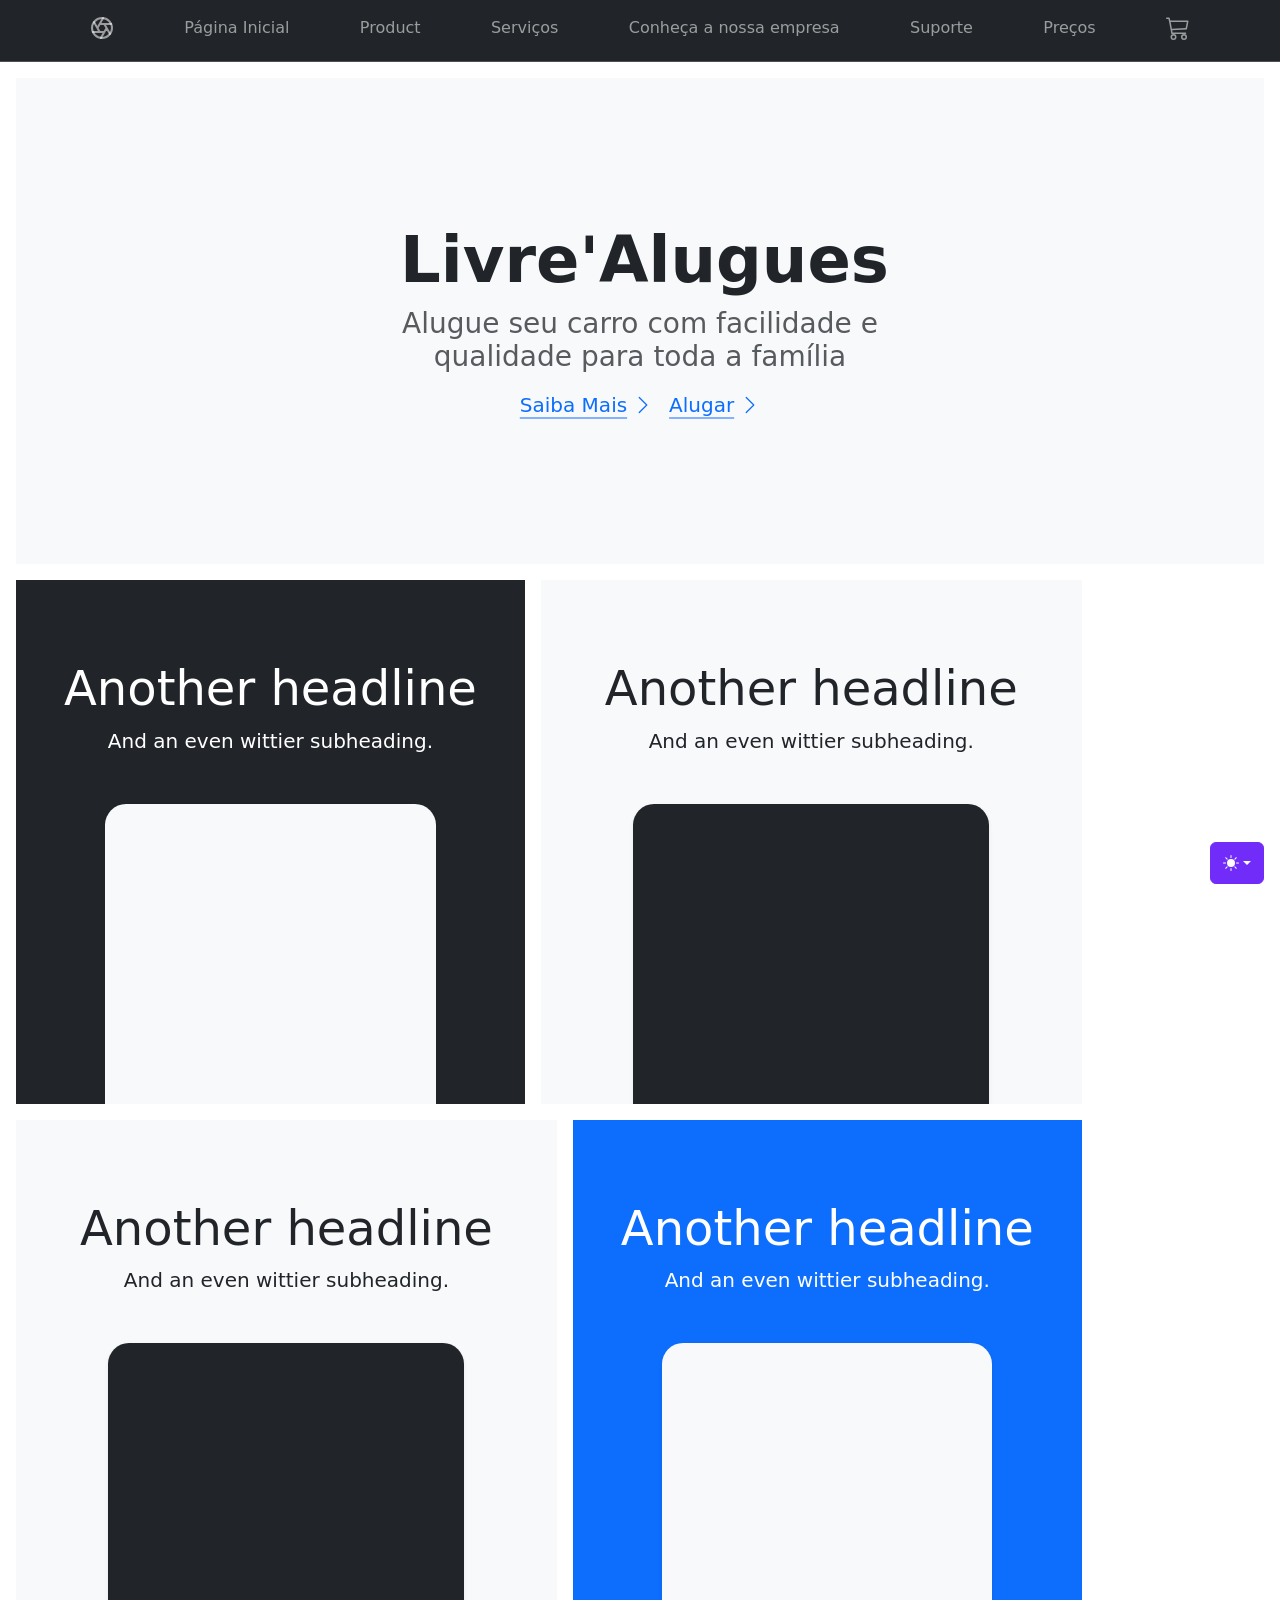
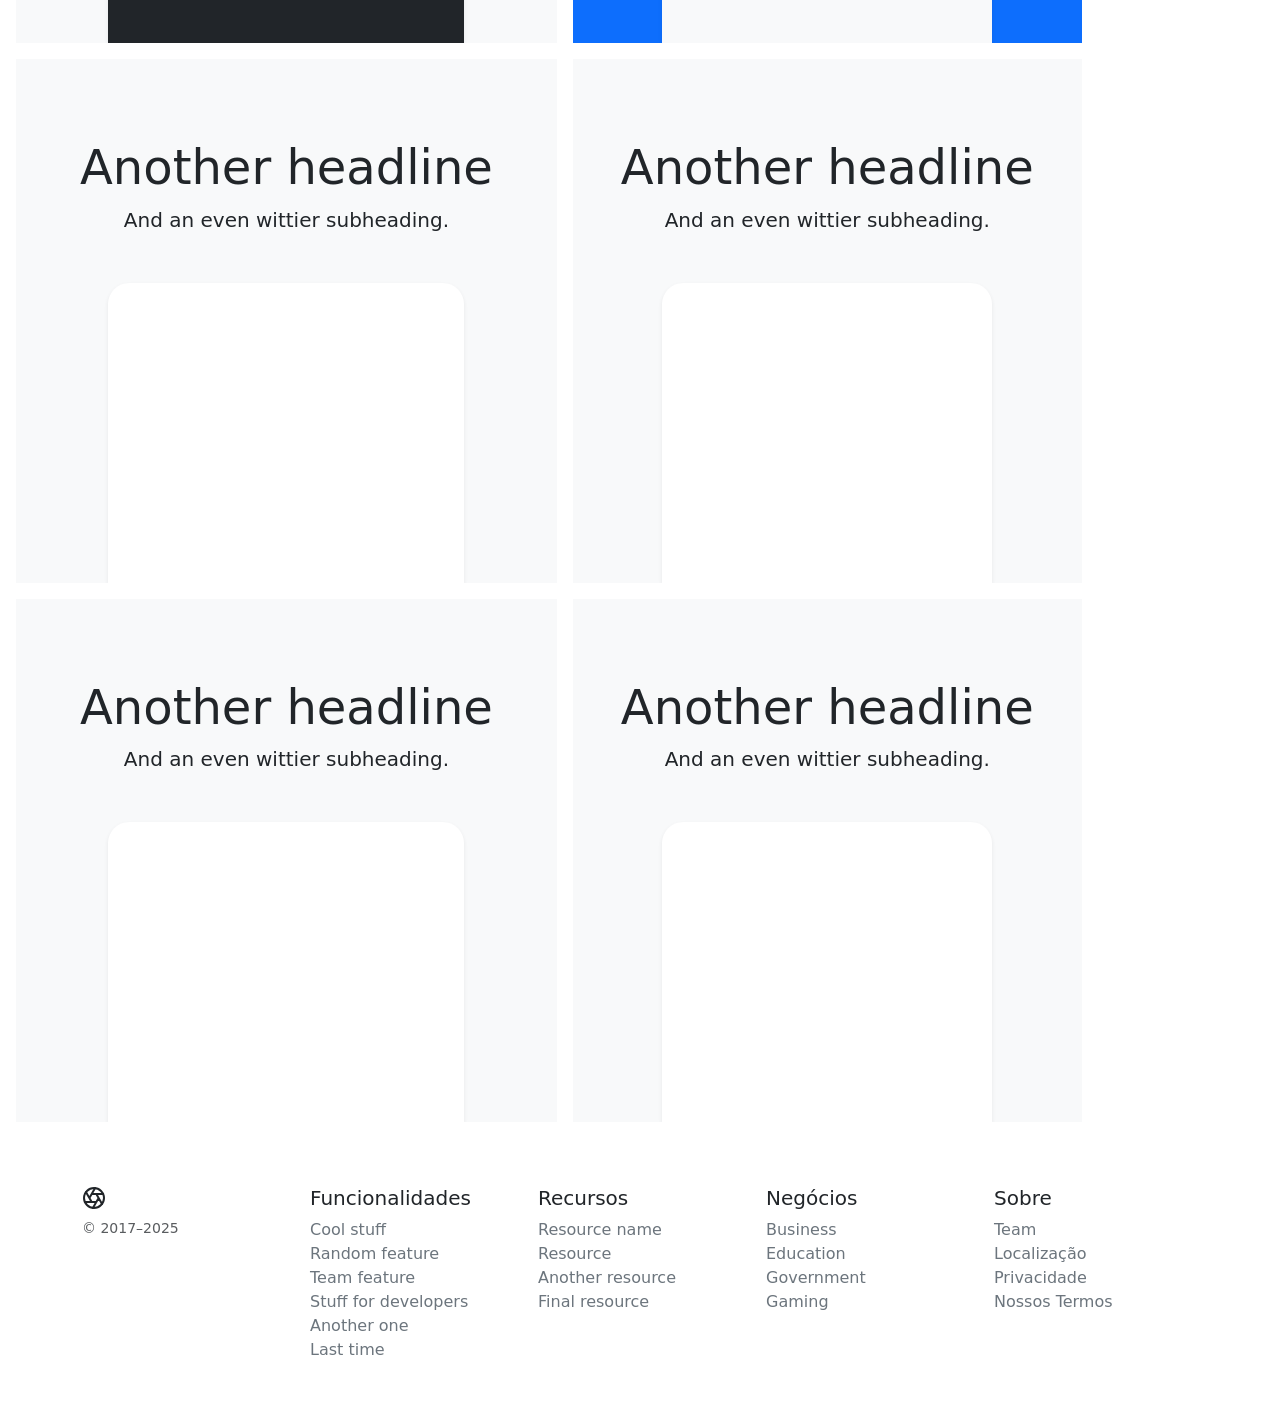
==== index.html @ 45223f85 "Criação da base do site mockup." ====
<!doctype html>
<html lang="en" data-bs-theme="auto">
  <head>
    <meta charset="utf-8" />
    <meta name="viewport" content="width=device-width, initial-scale=1" />
    <meta name="description" content="" />
    <meta
      name="author"
      content="Eduardo Emanuel, faculdade UniSapiens"
    />
    <meta name="generator" content="Astro v5.13.2" />
    <title>Livre'Alugues</title>
    <link
      rel="canonical"
      href="https://getbootstrap.com/docs/5.3/examples/product/"
    />
    <script src="../assets/js/color-modes.js"></script>
    <link href="../assets/dist/css/bootstrap.min.css" rel="stylesheet" />
    <meta name="theme-color" content="#712cf9" />
    <link href="./assets/style/product.css" rel="stylesheet" />
    <link href="./assets/style/style.css" rel="stylesheet" />
    <style>
      
    </style>
  </head>
  <body>
    <svg xmlns="http://www.w3.org/2000/svg" class="d-none">
      <symbol id="check2" viewBox="0 0 16 16">
        <path
          d="M13.854 3.646a.5.5 0 0 1 0 .708l-7 7a.5.5 0 0 1-.708 0l-3.5-3.5a.5.5 0 1 1 .708-.708L6.5 10.293l6.646-6.647a.5.5 0 0 1 .708 0z"
        ></path>
      </symbol>
      <symbol id="circle-half" viewBox="0 0 16 16">
        <path
          d="M8 15A7 7 0 1 0 8 1v14zm0 1A8 8 0 1 1 8 0a8 8 0 0 1 0 16z"
        ></path>
      </symbol>
      <symbol id="moon-stars-fill" viewBox="0 0 16 16">
        <path
          d="M6 .278a.768.768 0 0 1 .08.858 7.208 7.208 0 0 0-.878 3.46c0 4.021 3.278 7.277 7.318 7.277.527 0 1.04-.055 1.533-.16a.787.787 0 0 1 .81.316.733.733 0 0 1-.031.893A8.349 8.349 0 0 1 8.344 16C3.734 16 0 12.286 0 7.71 0 4.266 2.114 1.312 5.124.06A.752.752 0 0 1 6 .278z"
        ></path>
        <path
          d="M10.794 3.148a.217.217 0 0 1 .412 0l.387 1.162c.173.518.579.924 1.097 1.097l1.162.387a.217.217 0 0 1 0 .412l-1.162.387a1.734 1.734 0 0 0-1.097 1.097l-.387 1.162a.217.217 0 0 1-.412 0l-.387-1.162A1.734 1.734 0 0 0 9.31 6.593l-1.162-.387a.217.217 0 0 1 0-.412l1.162-.387a1.734 1.734 0 0 0 1.097-1.097l.387-1.162zM13.863.099a.145.145 0 0 1 .274 0l.258.774c.115.346.386.617.732.732l.774.258a.145.145 0 0 1 0 .274l-.774.258a1.156 1.156 0 0 0-.732.732l-.258.774a.145.145 0 0 1-.274 0l-.258-.774a1.156 1.156 0 0 0-.732-.732l-.774-.258a.145.145 0 0 1 0-.274l.774-.258c.346-.115.617-.386.732-.732L13.863.1z"
        ></path>
      </symbol>
      <symbol id="sun-fill" viewBox="0 0 16 16">
        <path
          d="M8 12a4 4 0 1 0 0-8 4 4 0 0 0 0 8zM8 0a.5.5 0 0 1 .5.5v2a.5.5 0 0 1-1 0v-2A.5.5 0 0 1 8 0zm0 13a.5.5 0 0 1 .5.5v2a.5.5 0 0 1-1 0v-2A.5.5 0 0 1 8 13zm8-5a.5.5 0 0 1-.5.5h-2a.5.5 0 0 1 0-1h2a.5.5 0 0 1 .5.5zM3 8a.5.5 0 0 1-.5.5h-2a.5.5 0 0 1 0-1h2A.5.5 0 0 1 3 8zm10.657-5.657a.5.5 0 0 1 0 .707l-1.414 1.415a.5.5 0 1 1-.707-.708l1.414-1.414a.5.5 0 0 1 .707 0zm-9.193 9.193a.5.5 0 0 1 0 .707L3.05 13.657a.5.5 0 0 1-.707-.707l1.414-1.414a.5.5 0 0 1 .707 0zm9.193 2.121a.5.5 0 0 1-.707 0l-1.414-1.414a.5.5 0 0 1 .707-.707l1.414 1.414a.5.5 0 0 1 0 .707zM4.464 4.465a.5.5 0 0 1-.707 0L2.343 3.05a.5.5 0 1 1 .707-.707l1.414 1.414a.5.5 0 0 1 0 .708z"
        ></path>
      </symbol>
    </svg>
    <div
      class="dropdown position-fixed bottom-0 end-0 mb-3 me-3 bd-mode-toggle"
    >
      <button
        class="btn btn-bd-primary py-2 dropdown-toggle d-flex align-items-center"
        id="bd-theme"
        type="button"
        aria-expanded="false"
        data-bs-toggle="dropdown"
        aria-label="Toggle theme (auto)"
      >
        <svg class="bi my-1 theme-icon-active" aria-hidden="true">
          <use href="#circle-half"></use>
        </svg>
        <span class="visually-hidden" id="bd-theme-text">Mudar Tema</span>
      </button>
      <ul
        class="dropdown-menu dropdown-menu-end shadow"
        aria-labelledby="bd-theme-text"
      >
        <li>
          <button
            type="button"
            class="dropdown-item d-flex align-items-center"
            data-bs-theme-value="light"
            aria-pressed="false"
          >
            <svg class="bi me-2 opacity-50" aria-hidden="true">
              <use href="#sun-fill"></use>
            </svg>
            Claro
            <svg class="bi ms-auto d-none" aria-hidden="true">
              <use href="#check2"></use>
            </svg>
          </button>
        </li>
        <li>
          <button
            type="button"
            class="dropdown-item d-flex align-items-center"
            data-bs-theme-value="dark"
            aria-pressed="false"
          >
            <svg class="bi me-2 opacity-50" aria-hidden="true">
              <use href="#moon-stars-fill"></use>
            </svg>
            Escuro
            <svg class="bi ms-auto d-none" aria-hidden="true">
              <use href="#check2"></use>
            </svg>
          </button>
        </li>
        <li>
          <button
            type="button"
            class="dropdown-item d-flex align-items-center active"
            data-bs-theme-value="auto"
            aria-pressed="true"
          >
            <svg class="bi me-2 opacity-50" aria-hidden="true">
              <use href="#circle-half"></use>
            </svg>
            Automático
            <svg class="bi ms-auto d-none" aria-hidden="true">
              <use href="#check2"></use>
            </svg>
          </button>
        </li>
      </ul>
    </div>
    <svg xmlns="http://www.w3.org/2000/svg" class="d-none">
      <symbol
        id="aperture"
        fill="none"
        stroke="currentColor"
        stroke-linecap="round"
        stroke-linejoin="round"
        stroke-width="2"
        viewBox="0 0 24 24"
      >
        <circle cx="12" cy="12" r="10"></circle>
        <path
          d="M14.31 8l5.74 9.94M9.69 8h11.48M7.38 12l5.74-9.94M9.69 16L3.95 6.06M14.31 16H2.83m13.79-4l-5.74 9.94"
        ></path>
      </symbol>
      <symbol id="cart" viewBox="0 0 16 16">
        <path
          d="M0 1.5A.5.5 0 0 1 .5 1H2a.5.5 0 0 1 .485.379L2.89 3H14.5a.5.5 0 0 1 .49.598l-1 5a.5.5 0 0 1-.465.401l-9.397.472L4.415 11H13a.5.5 0 0 1 0 1H4a.5.5 0 0 1-.491-.408L2.01 3.607 1.61 2H.5a.5.5 0 0 1-.5-.5zM3.102 4l.84 4.479 9.144-.459L13.89 4H3.102zM5 12a2 2 0 1 0 0 4 2 2 0 0 0 0-4zm7 0a2 2 0 1 0 0 4 2 2 0 0 0 0-4zm-7 1a1 1 0 1 1 0 2 1 1 0 0 1 0-2zm7 0a1 1 0 1 1 0 2 1 1 0 0 1 0-2z"
        ></path>
      </symbol>
      <symbol id="chevron-right" viewBox="0 0 16 16">
        <path
          fill-rule="evenodd"
          d="M4.646 1.646a.5.5 0 0 1 .708 0l6 6a.5.5 0 0 1 0 .708l-6 6a.5.5 0 0 1-.708-.708L10.293 8 4.646 2.354a.5.5 0 0 1 0-.708z"
        ></path>
      </symbol>
    </svg>
    <nav
      class="navbar navbar-expand-md bg-dark sticky-top border-bottom"
      data-bs-theme="dark"
    >
      <div class="container">
        <a class="navbar-brand d-md-none" href="#">
          <svg class="bi" width="24" height="24" aria-hidden="true">
            <use xlink:href="#aperture"></use>
          </svg>
          Aperture
        </a>
        <button
          class="navbar-toggler"
          type="button"
          data-bs-toggle="offcanvas"
          data-bs-target="#offcanvas"
          aria-controls="offcanvas"
          aria-label="Toggle navigation"
        >
          <span class="navbar-toggler-icon"></span>
        </button>
        <div
          class="offcanvas offcanvas-end"
          tabindex="-1"
          id="offcanvas"
          aria-labelledby="offcanvasLabel"
        >
          <div class="offcanvas-header">
            <h5 class="offcanvas-title" id="offcanvasLabel">Aperture</h5>
            <button
              type="button"
              class="btn-close"
              data-bs-dismiss="offcanvas"
              aria-label="Close"
            ></button>
          </div>
          <div class="offcanvas-body">
            <ul class="navbar-nav flex-grow-1 justify-content-between">
              <li class="nav-item">
                <a class="nav-link" href="#" aria-label="Aperture">
                  <svg class="bi" width="24" height="24" aria-hidden="true">
                    <use xlink:href="#aperture"></use>
                  </svg>
                </a>
              </li>
              <li class="nav-item"><a class="nav-link" href="#">Página Inicial</a></li>
              <li class="nav-item"><a class="nav-link" href="#">Product</a></li>
              <li class="nav-item">
                <a class="nav-link" href="#">Serviços</a>
              </li>
              <li class="nav-item">
                <a class="nav-link" href="#">Conheça a nossa empresa</a>
              </li>
              <li class="nav-item"><a class="nav-link" href="#">Suporte</a></li>
              <li class="nav-item"><a class="nav-link" href="#">Preços</a></li>
              <li class="nav-item">
                <a class="nav-link" href="#" aria-label="Cart">
                  <svg class="bi" width="24" height="24" aria-hidden="true">
                    <use xlink:href="#cart"></use>
                  </svg>
                </a>
              </li>
            </ul>
          </div>
        </div>
      </div>
    </nav>
    <main>
      <div
        class="position-relative overflow-hidden p-3 p-md-5 m-md-3 text-center bg-body-tertiary"
      >
        <div class="col-md-6 p-lg-5 mx-auto my-5">
          <h1 class="display-3 fw-bold">Livre'Alugues</h1>
          <h3 class="fw-normal text-muted mb-3">
            Alugue seu carro com facilidade e qualidade para toda a família
          </h3>
          <div class="d-flex gap-3 justify-content-center lead fw-normal">
            <a class="icon-link" href="#">
              Saiba Mais
              <svg class="bi" aria-hidden="true">
                <use xlink:href="#chevron-right"></use>
              </svg>
            </a>
            <a class="icon-link" href="#">
              Alugar
              <svg class="bi" aria-hidden="true">
                <use xlink:href="#chevron-right"></use>
              </svg>
            </a>
          </div>
        </div>
        <div class="product-device shadow-sm d-none d-md-block"></div>
        <div
          class="product-device product-device-2 shadow-sm d-none d-md-block"
        ></div>
      </div>
      <div class="d-md-flex flex-md-equal w-100 my-md-3 ps-md-3">
        <div
          class="text-bg-dark me-md-3 pt-3 px-3 pt-md-5 px-md-5 text-center overflow-hidden"
        >
          <div class="my-3 py-3">
            <h2 class="display-5">Another headline</h2>
            <p class="lead">And an even wittier subheading.</p>
          </div>
          <div
            class="bg-body-tertiary shadow-sm mx-auto"
            style="width: 80%; height: 300px; border-radius: 21px 21px 0 0"
          ></div>
        </div>
        <div
          class="bg-body-tertiary me-md-3 pt-3 px-3 pt-md-5 px-md-5 text-center overflow-hidden"
        >
          <div class="my-3 p-3">
            <h2 class="display-5">Another headline</h2>
            <p class="lead">And an even wittier subheading.</p>
          </div>
          <div
            class="bg-dark shadow-sm mx-auto"
            style="width: 80%; height: 300px; border-radius: 21px 21px 0 0"
          ></div>
        </div>
      </div>
      <div class="d-md-flex flex-md-equal w-100 my-md-3 ps-md-3">
        <div
          class="bg-body-tertiary me-md-3 pt-3 px-3 pt-md-5 px-md-5 text-center overflow-hidden"
        >
          <div class="my-3 p-3">
            <h2 class="display-5">Another headline</h2>
            <p class="lead">And an even wittier subheading.</p>
          </div>
          <div
            class="bg-dark shadow-sm mx-auto"
            style="width: 80%; height: 300px; border-radius: 21px 21px 0 0"
          ></div>
        </div>
        <div
          class="text-bg-primary me-md-3 pt-3 px-3 pt-md-5 px-md-5 text-center overflow-hidden"
        >
          <div class="my-3 py-3">
            <h2 class="display-5">Another headline</h2>
            <p class="lead">And an even wittier subheading.</p>
          </div>
          <div
            class="bg-body-tertiary shadow-sm mx-auto"
            style="width: 80%; height: 300px; border-radius: 21px 21px 0 0"
          ></div>
        </div>
      </div>
      <div class="d-md-flex flex-md-equal w-100 my-md-3 ps-md-3">
        <div
          class="bg-body-tertiary me-md-3 pt-3 px-3 pt-md-5 px-md-5 text-center overflow-hidden"
        >
          <div class="my-3 p-3">
            <h2 class="display-5">Another headline</h2>
            <p class="lead">And an even wittier subheading.</p>
          </div>
          <div
            class="bg-body shadow-sm mx-auto"
            style="width: 80%; height: 300px; border-radius: 21px 21px 0 0"
          ></div>
        </div>
        <div
          class="bg-body-tertiary me-md-3 pt-3 px-3 pt-md-5 px-md-5 text-center overflow-hidden"
        >
          <div class="my-3 py-3">
            <h2 class="display-5">Another headline</h2>
            <p class="lead">And an even wittier subheading.</p>
          </div>
          <div
            class="bg-body shadow-sm mx-auto"
            style="width: 80%; height: 300px; border-radius: 21px 21px 0 0"
          ></div>
        </div>
      </div>
      <div class="d-md-flex flex-md-equal w-100 my-md-3 ps-md-3">
        <div
          class="bg-body-tertiary me-md-3 pt-3 px-3 pt-md-5 px-md-5 text-center overflow-hidden"
        >
          <div class="my-3 p-3">
            <h2 class="display-5">Another headline</h2>
            <p class="lead">And an even wittier subheading.</p>
          </div>
          <div
            class="bg-body shadow-sm mx-auto"
            style="width: 80%; height: 300px; border-radius: 21px 21px 0 0"
          ></div>
        </div>
        <div
          class="bg-body-tertiary me-md-3 pt-3 px-3 pt-md-5 px-md-5 text-center overflow-hidden"
        >
          <div class="my-3 py-3">
            <h2 class="display-5">Another headline</h2>
            <p class="lead">And an even wittier subheading.</p>
          </div>
          <div
            class="bg-body shadow-sm mx-auto"
            style="width: 80%; height: 300px; border-radius: 21px 21px 0 0"
          ></div>
        </div>
      </div>
    </main>
    <footer class="container py-5">
      <div class="row">
        <div class="col-12 col-md">
          <svg
            xmlns="http://www.w3.org/2000/svg"
            width="24"
            height="24"
            fill="none"
            stroke="currentColor"
            stroke-linecap="round"
            stroke-linejoin="round"
            stroke-width="2"
            class="d-block mb-2"
            role="img"
            viewBox="0 0 24 24"
          >
            <title>Nossos Modelos</title>
            <circle cx="12" cy="12" r="10"></circle>
            <path
              d="M14.31 8l5.74 9.94M9.69 8h11.48M7.38 12l5.74-9.94M9.69 16L3.95 6.06M14.31 16H2.83m13.79-4l-5.74 9.94"
            ></path>
          </svg>
          <small class="d-block mb-3 text-body-secondary"
            >&copy; 2017–2025</small
          >
        </div>
        <div class="col-6 col-md">
          <h5>Funcionalidades</h5>
          <ul class="list-unstyled text-small">
            <li>
              <a class="link-secondary text-decoration-none" href="#"
                >Cool stuff</a
              >
            </li>
            <li>
              <a class="link-secondary text-decoration-none" href="#"
                >Random feature</a
              >
            </li>
            <li>
              <a class="link-secondary text-decoration-none" href="#"
                >Team feature</a
              >
            </li>
            <li>
              <a class="link-secondary text-decoration-none" href="#"
                >Stuff for developers</a
              >
            </li>
            <li>
              <a class="link-secondary text-decoration-none" href="#"
                >Another one</a
              >
            </li>
            <li>
              <a class="link-secondary text-decoration-none" href="#"
                >Last time</a
              >
            </li>
          </ul>
        </div>
        <div class="col-6 col-md">
          <h5>Recursos</h5>
          <ul class="list-unstyled text-small">
            <li>
              <a class="link-secondary text-decoration-none" href="#"
                >Resource name</a
              >
            </li>
            <li>
              <a class="link-secondary text-decoration-none" href="#"
                >Resource</a
              >
            </li>
            <li>
              <a class="link-secondary text-decoration-none" href="#"
                >Another resource</a
              >
            </li>
            <li>
              <a class="link-secondary text-decoration-none" href="#"
                >Final resource</a
              >
            </li>
          </ul>
        </div>
        <div class="col-6 col-md">
          <h5>Negócios</h5>
          <ul class="list-unstyled text-small">
            <li>
              <a class="link-secondary text-decoration-none" href="#"
                >Business</a
              >
            </li>
            <li>
              <a class="link-secondary text-decoration-none" href="#"
                >Education</a
              >
            </li>
            <li>
              <a class="link-secondary text-decoration-none" href="#"
                >Government</a
              >
            </li>
            <li>
              <a class="link-secondary text-decoration-none" href="#">Gaming</a>
            </li>
          </ul>
        </div>
        <div class="col-6 col-md">
          <h5>Sobre</h5>
          <ul class="list-unstyled text-small">
            <li>
              <a class="link-secondary text-decoration-none" href="#">Team</a>
            </li>
            <li>
              <a class="link-secondary text-decoration-none" href="#"
                >Localização</a
              >
            </li>
            <li>
              <a class="link-secondary text-decoration-none" href="#"
                >Privacidade</a
              >
            </li>
            <li>
              <a class="link-secondary text-decoration-none" href="#">Nossos Termos</a>
            </li>
          </ul>
        </div>
      </div>
    </footer>
    <script
      src="../assets/dist/js/bootstrap.bundle.min.js"
      class="astro-vvvwv3sm"
    ></script>
  </body>
</html>
---- assets/style/style.css ----
.bd-placeholder-img {
        font-size: 1.125rem;
        text-anchor: middle;
        -webkit-user-select: none;
        -moz-user-select: none;
        user-select: none;
      }
      @media (min-width: 768px) {
        .bd-placeholder-img-lg {
          font-size: 3.5rem;
        }
      }
      .b-example-divider {
        width: 100%;
        height: 3rem;
        background-color: #0000001a;
        border: solid rgba(0, 0, 0, 0.15);
        border-width: 1px 0;
        box-shadow:
          inset 0 0.5em 1.5em #0000001a,
          inset 0 0.125em 0.5em #00000026;
      }
      .b-example-vr {
        flex-shrink: 0;
        width: 1.5rem;
        height: 100vh;
      }
      .bi {
        vertical-align: -0.125em;
        fill: currentColor;
      }
      .nav-scroller {
        position: relative;
        z-index: 2;
        height: 2.75rem;
        overflow-y: hidden;
      }
      .nav-scroller .nav {
        display: flex;
        flex-wrap: nowrap;
        padding-bottom: 1rem;
        margin-top: -1px;
        overflow-x: auto;
        text-align: center;
        white-space: nowrap;
        -webkit-overflow-scrolling: touch;
      }
      .btn-bd-primary {
        --bd-violet-bg: #712cf9;
        --bd-violet-rgb: 112.520718, 44.062154, 249.437846;
        --bs-btn-font-weight: 600;
        --bs-btn-color: var(--bs-white);
        --bs-btn-bg: var(--bd-violet-bg);
        --bs-btn-border-color: var(--bd-violet-bg);
        --bs-btn-hover-color: var(--bs-white);
        --bs-btn-hover-bg: #6528e0;
        --bs-btn-hover-border-color: #6528e0;
        --bs-btn-focus-shadow-rgb: var(--bd-violet-rgb);
        --bs-btn-active-color: var(--bs-btn-hover-color);
        --bs-btn-active-bg: #5a23c8;
        --bs-btn-active-border-color: #5a23c8;
      }
      .bd-mode-toggle {
        z-index: 1500;
      }
      .bd-mode-toggle .bi {
        width: 1em;
        height: 1em;
      }
      .bd-mode-toggle .dropdown-menu .active .bi {
        display: block !important;
      }
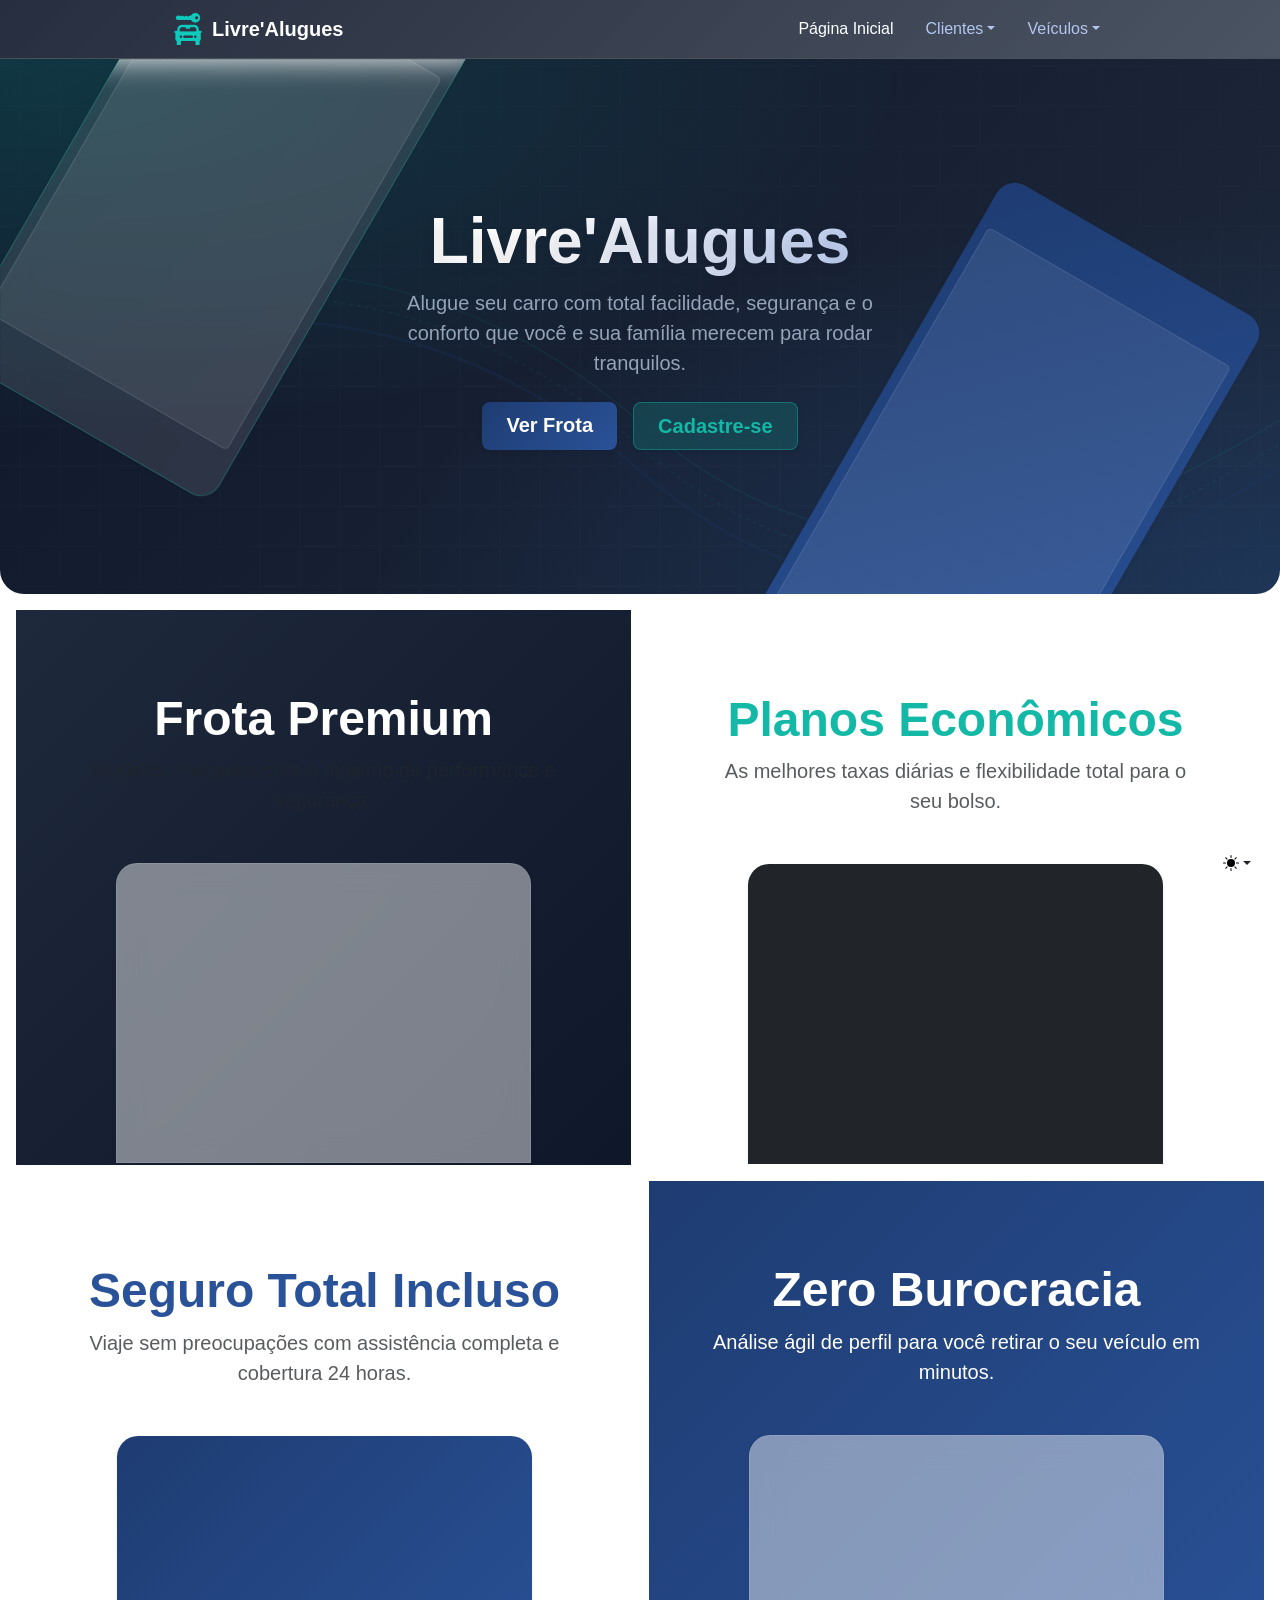
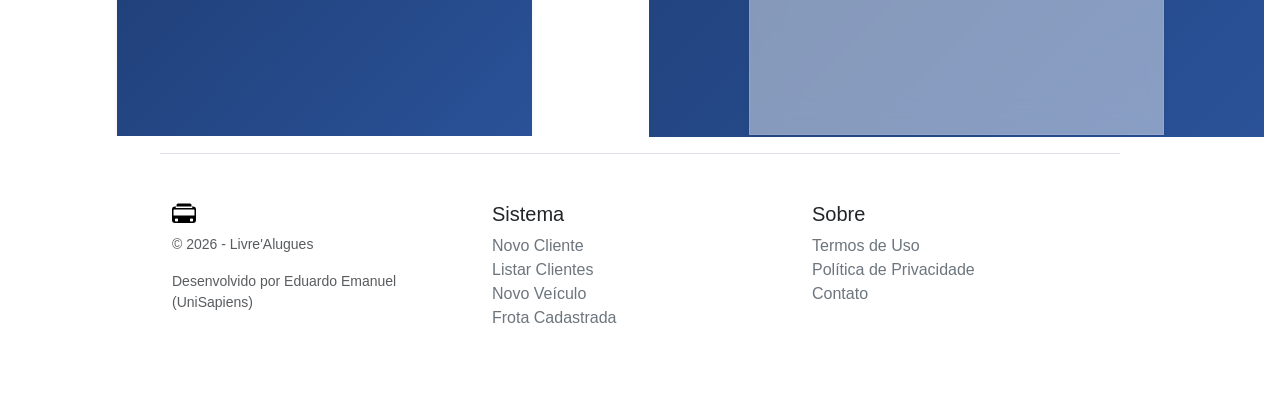
==== commit 0dcc23d9: "Adicionadas e testadas as funcionalidades de cadastro e listagem de clientes e veículos. Também alte" ====
--- a/index.html
+++ b/index.html
@@ -1,487 +1,172 @@
 <!doctype html>
-<html lang="en" data-bs-theme="auto">
+<html lang="pt-BR" data-bs-theme="auto">
   <head>
     <meta charset="utf-8" />
     <meta name="viewport" content="width=device-width, initial-scale=1" />
-    <meta name="description" content="" />
-    <meta
-      name="author"
-      content="Eduardo Emanuel, faculdade UniSapiens"
-    />
-    <meta name="generator" content="Astro v5.13.2" />
-    <title>Livre'Alugues</title>
-    <link
-      rel="canonical"
-      href="https://getbootstrap.com/docs/5.3/examples/product/"
-    />
-    <script src="../assets/js/color-modes.js"></script>
-    <link href="../assets/dist/css/bootstrap.min.css" rel="stylesheet" />
-    <meta name="theme-color" content="#712cf9" />
+    <meta name="description" content="Mockup Sistema de Aluguel de Veículos" />
+    <meta name="author" content="Eduardo Emanuel, faculdade UniSapiens" />
+    <title>Livre'Alugues - Início</title>
+    
+    <script src="./assets/js/color-modes.js"></script>
+    <link href="./assets/dist/css/bootstrap.min.css" rel="stylesheet" />
     <link href="./assets/style/product.css" rel="stylesheet" />
     <link href="./assets/style/style.css" rel="stylesheet" />
-    <style>
-      
-    </style>
+
+    <meta name="theme-color" content="#1e3c72" />
   </head>
   <body>
     <svg xmlns="http://www.w3.org/2000/svg" class="d-none">
       <symbol id="check2" viewBox="0 0 16 16">
-        <path
-          d="M13.854 3.646a.5.5 0 0 1 0 .708l-7 7a.5.5 0 0 1-.708 0l-3.5-3.5a.5.5 0 1 1 .708-.708L6.5 10.293l6.646-6.647a.5.5 0 0 1 .708 0z"
-        ></path>
+        <path d="M13.854 3.646a.5.5 0 0 1 0 .708l-7 7a.5.5 0 0 1-.708 0l-3.5-3.5a.5.5 0 1 1 .708-.708L6.5 10.293l6.646-6.647a.5.5 0 0 1 .708 0z"></path>
       </symbol>
       <symbol id="circle-half" viewBox="0 0 16 16">
-        <path
-          d="M8 15A7 7 0 1 0 8 1v14zm0 1A8 8 0 1 1 8 0a8 8 0 0 1 0 16z"
-        ></path>
+        <path d="M8 15A7 7 0 1 0 8 1v14zm0 1A8 8 0 1 1 8 0a8 8 0 0 1 0 16z"></path>
       </symbol>
       <symbol id="moon-stars-fill" viewBox="0 0 16 16">
-        <path
-          d="M6 .278a.768.768 0 0 1 .08.858 7.208 7.208 0 0 0-.878 3.46c0 4.021 3.278 7.277 7.318 7.277.527 0 1.04-.055 1.533-.16a.787.787 0 0 1 .81.316.733.733 0 0 1-.031.893A8.349 8.349 0 0 1 8.344 16C3.734 16 0 12.286 0 7.71 0 4.266 2.114 1.312 5.124.06A.752.752 0 0 1 6 .278z"
-        ></path>
-        <path
-          d="M10.794 3.148a.217.217 0 0 1 .412 0l.387 1.162c.173.518.579.924 1.097 1.097l1.162.387a.217.217 0 0 1 0 .412l-1.162.387a1.734 1.734 0 0 0-1.097 1.097l-.387 1.162a.217.217 0 0 1-.412 0l-.387-1.162A1.734 1.734 0 0 0 9.31 6.593l-1.162-.387a.217.217 0 0 1 0-.412l1.162-.387a1.734 1.734 0 0 0 1.097-1.097l.387-1.162zM13.863.099a.145.145 0 0 1 .274 0l.258.774c.115.346.386.617.732.732l.774.258a.145.145 0 0 1 0 .274l-.774.258a1.156 1.156 0 0 0-.732.732l-.258.774a.145.145 0 0 1-.274 0l-.258-.774a1.156 1.156 0 0 0-.732-.732l-.774-.258a.145.145 0 0 1 0-.274l.774-.258c.346-.115.617-.386.732-.732L13.863.1z"
-        ></path>
+        <path d="M6 .278a.768.768 0 0 1 .08.858 7.208 7.208 0 0 0-.878 3.46c0 4.021 3.278 7.277 7.318 7.277.527 0 1.04-.055 1.533-.16a.787.787 0 0 1 .81.316.733.733 0 0 1-.031.893A8.349 8.349 0 0 1 8.344 16C3.734 16 0 12.286 0 7.71 0 4.266 2.114 1.312 5.124.06A.752.752 0 0 1 6 .278z"></path>
+        <path d="M10.794 3.148a.217.217 0 0 1 .412 0l.387 1.162c.173.518.579.924 1.097 1.097l1.162.387a.217.217 0 0 1 0 .412l-1.162.387a1.734 1.734 0 0 0-1.097 1.097l-.387 1.162a.217.217 0 0 1-.412 0l-.387-1.162A1.734 1.734 0 0 0 9.31 6.593l-1.162-.387a.217.217 0 0 1 0-.412l1.162-.387a1.734 1.734 0 0 0 1.097-1.097l.387-1.162zM13.863.099a.145.145 0 0 1 .274 0l.258.774c.115.346.386.617.732.732l.774.258a.145.145 0 0 1 0 .274l-.774.258a1.156 1.156 0 0 0-.732.732l-.258.774a.145.145 0 0 1-.274 0l-.258-.774a1.156 1.156 0 0 0-.732-.732l-.774-.258a.145.145 0 0 1 0-.274l.774-.258c.346-.115.617-.386.732-.732L13.863.1z"></path>
       </symbol>
       <symbol id="sun-fill" viewBox="0 0 16 16">
-        <path
-          d="M8 12a4 4 0 1 0 0-8 4 4 0 0 0 0 8zM8 0a.5.5 0 0 1 .5.5v2a.5.5 0 0 1-1 0v-2A.5.5 0 0 1 8 0zm0 13a.5.5 0 0 1 .5.5v2a.5.5 0 0 1-1 0v-2A.5.5 0 0 1 8 13zm8-5a.5.5 0 0 1-.5.5h-2a.5.5 0 0 1 0-1h2a.5.5 0 0 1 .5.5zM3 8a.5.5 0 0 1-.5.5h-2a.5.5 0 0 1 0-1h2A.5.5 0 0 1 3 8zm10.657-5.657a.5.5 0 0 1 0 .707l-1.414 1.415a.5.5 0 1 1-.707-.708l1.414-1.414a.5.5 0 0 1 .707 0zm-9.193 9.193a.5.5 0 0 1 0 .707L3.05 13.657a.5.5 0 0 1-.707-.707l1.414-1.414a.5.5 0 0 1 .707 0zm9.193 2.121a.5.5 0 0 1-.707 0l-1.414-1.414a.5.5 0 0 1 .707-.707l1.414 1.414a.5.5 0 0 1 0 .707zM4.464 4.465a.5.5 0 0 1-.707 0L2.343 3.05a.5.5 0 1 1 .707-.707l1.414 1.414a.5.5 0 0 1 0 .708z"
-        ></path>
+        <path d="M8 12a4 4 0 1 0 0-8 4 4 0 0 0 0 8zM8 0a.5.5 0 0 1 .5.5v2a.5.5 0 0 1-1 0v-2A.5.5 0 0 1 8 0zm0 13a.5.5 0 0 1 .5.5v2a.5.5 0 0 1-1 0v-2A.5.5 0 0 1 8 13zm8-5a.5.5 0 0 1-.5.5h-2a.5.5 0 0 1 0-1h2a.5.5 0 0 1 .5.5zM3 8a.5.5 0 0 1-.5.5h-2a.5.5 0 0 1 0-1h2A.5.5 0 0 1 3 8zm10.657-5.657a.5.5 0 0 1 0 .707l-1.414 1.415a.5.5 0 1 1-.707-.708l1.414-1.414a.5.5 0 0 1 .707 0zm-9.193 9.193a.5.5 0 0 1 0 .707L3.05 13.657a.5.5 0 0 1-.707-.707l1.414-1.414a.5.5 0 0 1 .707 0zm9.193 2.121a.5.5 0 0 1-.707 0l-1.414-1.414a.5.5 0 0 1 .707-.707l1.414 1.414a.5.5 0 0 1 0 .707zM4.464 4.465a.5.5 0 0 1-.707 0L2.343 3.05a.5.5 0 1 1 .707-.707l1.414 1.414a.5.5 0 0 1 0 .708z"></path>
+      </symbol>
+      <symbol id="car-front" viewBox="0 0 16 16">
+        <path d="M4 1a1 1 0 0 0-1 1v1H2a2 2 0 0 0-2 2v7a2 2 0 0 0 2 2h12a2 2 0 0 0 2-2V5a2 2 0 0 0-2-2h-1V2a1 1 0 0 0-1-1H4zM2.5 3.5A.5.5 0 0 1 3 3h10a.5.5 0 0 1 .5.5V4h-11v-.5zM1 5.5A.5.5 0 0 1 1.5 5h13a.5.5 0 0 1 .5.5V9H1V5.5zM2 11.5a.5.5 0 0 1 .5-.5h1a.5.5 0 0 1 .5.5v1a.5.5 0 0 1-.5.5h-1a.5.5 0 0 1-.5-.5v-1zm10 0a.5.5 0 0 1 .5-.5h1a.5.5 0 0 1 .5.5v1a.5.5 0 0 1-.5.5h-1a.5.5 0 0 1-.5-.5v-1z"/>
       </symbol>
     </svg>
-    <div
-      class="dropdown position-fixed bottom-0 end-0 mb-3 me-3 bd-mode-toggle"
-    >
-      <button
-        class="btn btn-bd-primary py-2 dropdown-toggle d-flex align-items-center"
-        id="bd-theme"
-        type="button"
-        aria-expanded="false"
-        data-bs-toggle="dropdown"
-        aria-label="Toggle theme (auto)"
-      >
-        <svg class="bi my-1 theme-icon-active" aria-hidden="true">
-          <use href="#circle-half"></use>
-        </svg>
+
+    <div class="dropdown position-fixed bottom-0 end-0 mb-3 me-3 bd-mode-toggle" style="z-index: 1030;">
+      <button class="btn btn-bd-primary py-2 dropdown-toggle d-flex align-items-center" id="bd-theme" type="button" data-bs-toggle="dropdown" aria-label="Toggle theme (auto)">
+        <svg class="bi my-1 theme-icon-active" width="16" height="16"><use href="#circle-half"></use></svg>
         <span class="visually-hidden" id="bd-theme-text">Mudar Tema</span>
       </button>
-      <ul
-        class="dropdown-menu dropdown-menu-end shadow"
-        aria-labelledby="bd-theme-text"
-      >
-        <li>
-          <button
-            type="button"
-            class="dropdown-item d-flex align-items-center"
-            data-bs-theme-value="light"
-            aria-pressed="false"
-          >
-            <svg class="bi me-2 opacity-50" aria-hidden="true">
-              <use href="#sun-fill"></use>
-            </svg>
-            Claro
-            <svg class="bi ms-auto d-none" aria-hidden="true">
-              <use href="#check2"></use>
-            </svg>
-          </button>
-        </li>
-        <li>
-          <button
-            type="button"
-            class="dropdown-item d-flex align-items-center"
-            data-bs-theme-value="dark"
-            aria-pressed="false"
-          >
-            <svg class="bi me-2 opacity-50" aria-hidden="true">
-              <use href="#moon-stars-fill"></use>
-            </svg>
-            Escuro
-            <svg class="bi ms-auto d-none" aria-hidden="true">
-              <use href="#check2"></use>
-            </svg>
-          </button>
-        </li>
-        <li>
-          <button
-            type="button"
-            class="dropdown-item d-flex align-items-center active"
-            data-bs-theme-value="auto"
-            aria-pressed="true"
-          >
-            <svg class="bi me-2 opacity-50" aria-hidden="true">
-              <use href="#circle-half"></use>
-            </svg>
-            Automático
-            <svg class="bi ms-auto d-none" aria-hidden="true">
-              <use href="#check2"></use>
-            </svg>
-          </button>
-        </li>
+      <ul class="dropdown-menu dropdown-menu-end shadow" aria-labelledby="bd-theme-text">
+        <li><button type="button" class="dropdown-item d-flex align-items-center" data-bs-theme-value="light"><svg class="bi me-2 opacity-50" width="16" height="16"><use href="#sun-fill"></use></svg>Claro</button></li>
+        <li><button type="button" class="dropdown-item d-flex align-items-center" data-bs-theme-value="dark"><svg class="bi me-2 opacity-50" width="16" height="16"><use href="#moon-stars-fill"></use></svg>Escuro</button></li>
+        <li><button type="button" class="dropdown-item d-flex align-items-center active" data-bs-theme-value="auto"><svg class="bi me-2 opacity-50" width="16" height="16"><use href="#circle-half"></use></svg>Automático</button></li>
       </ul>
     </div>
-    <svg xmlns="http://www.w3.org/2000/svg" class="d-none">
-      <symbol
-        id="aperture"
-        fill="none"
-        stroke="currentColor"
-        stroke-linecap="round"
-        stroke-linejoin="round"
-        stroke-width="2"
-        viewBox="0 0 24 24"
-      >
-        <circle cx="12" cy="12" r="10"></circle>
-        <path
-          d="M14.31 8l5.74 9.94M9.69 8h11.48M7.38 12l5.74-9.94M9.69 16L3.95 6.06M14.31 16H2.83m13.79-4l-5.74 9.94"
-        ></path>
-      </symbol>
-      <symbol id="cart" viewBox="0 0 16 16">
-        <path
-          d="M0 1.5A.5.5 0 0 1 .5 1H2a.5.5 0 0 1 .485.379L2.89 3H14.5a.5.5 0 0 1 .49.598l-1 5a.5.5 0 0 1-.465.401l-9.397.472L4.415 11H13a.5.5 0 0 1 0 1H4a.5.5 0 0 1-.491-.408L2.01 3.607 1.61 2H.5a.5.5 0 0 1-.5-.5zM3.102 4l.84 4.479 9.144-.459L13.89 4H3.102zM5 12a2 2 0 1 0 0 4 2 2 0 0 0 0-4zm7 0a2 2 0 1 0 0 4 2 2 0 0 0 0-4zm-7 1a1 1 0 1 1 0 2 1 1 0 0 1 0-2zm7 0a1 1 0 1 1 0 2 1 1 0 0 1 0-2z"
-        ></path>
-      </symbol>
-      <symbol id="chevron-right" viewBox="0 0 16 16">
-        <path
-          fill-rule="evenodd"
-          d="M4.646 1.646a.5.5 0 0 1 .708 0l6 6a.5.5 0 0 1 0 .708l-6 6a.5.5 0 0 1-.708-.708L10.293 8 4.646 2.354a.5.5 0 0 1 0-.708z"
-        ></path>
-      </symbol>
-    </svg>
-    <nav
-      class="navbar navbar-expand-md bg-dark sticky-top border-bottom"
-      data-bs-theme="dark"
-    >
-      <div class="container">
-        <a class="navbar-brand d-md-none" href="#">
-          <svg class="bi" width="24" height="24" aria-hidden="true">
-            <use xlink:href="#aperture"></use>
-          </svg>
-          Aperture
-        </a>
-        <button
-          class="navbar-toggler"
-          type="button"
-          data-bs-toggle="offcanvas"
-          data-bs-target="#offcanvas"
-          aria-controls="offcanvas"
-          aria-label="Toggle navigation"
-        >
-          <span class="navbar-toggler-icon"></span>
-        </button>
-        <div
-          class="offcanvas offcanvas-end"
-          tabindex="-1"
-          id="offcanvas"
-          aria-labelledby="offcanvasLabel"
-        >
+
+  <nav class="navbar navbar-expand-md site-header sticky-top border-bottom" data-bs-theme="dark">
+    <div class="container">
+      <a class="navbar-brand d-flex align-items-center gap-2" href="index.html">
+        <img src="./assets/brand/rent-a-car-icon-14789.png" alt="Livre'Alugues Logo" class="logo-premium">
+        <span class="fw-bold text-white">Livre'Alugues</span>
+      </a>
+      <button class="navbar-toggler" type="button" data-bs-toggle="offcanvas" data-bs-target="#offcanvas" aria-controls="offcanvas">
+        <span class="navbar-toggler-icon"></span>
+      </button>
+        <div class="offcanvas offcanvas-end" tabindex="-1" id="offcanvas" aria-labelledby="offcanvasLabel">
           <div class="offcanvas-header">
-            <h5 class="offcanvas-title" id="offcanvasLabel">Aperture</h5>
-            <button
-              type="button"
-              class="btn-close"
-              data-bs-dismiss="offcanvas"
-              aria-label="Close"
-            ></button>
+            <h5 class="offcanvas-title" id="offcanvasLabel">Livre'Alugues</h5>
+            <button type="button" class="btn-close" data-bs-dismiss="offcanvas" aria-label="Close"></button>
           </div>
           <div class="offcanvas-body">
-            <ul class="navbar-nav flex-grow-1 justify-content-between">
-              <li class="nav-item">
-                <a class="nav-link" href="#" aria-label="Aperture">
-                  <svg class="bi" width="24" height="24" aria-hidden="true">
-                    <use xlink:href="#aperture"></use>
-                  </svg>
-                </a>
+            <ul class="navbar-nav flex-grow-1 justify-content-end gap-3">
+              <li class="nav-item"><a class="nav-link active" href="index.html">Página Inicial</a></li>
+              
+              <li class="nav-item dropdown">
+                <a class="nav-link dropdown-toggle" href="#" role="button" data-bs-toggle="dropdown" aria-expanded="false">Clientes</a>
+                <ul class="dropdown-menu">
+                  <li><a class="dropdown-menu-item dropdown-item" href="cadastrar_cliente.html">Cadastrar Cliente</a></li>
+                  <li><a class="dropdown-menu-item dropdown-item" href="listar_cliente.html">Listagem de Clientes</a></li>
+                </ul>
               </li>
-              <li class="nav-item"><a class="nav-link" href="#">Página Inicial</a></li>
-              <li class="nav-item"><a class="nav-link" href="#">Product</a></li>
-              <li class="nav-item">
-                <a class="nav-link" href="#">Serviços</a>
-              </li>
-              <li class="nav-item">
-                <a class="nav-link" href="#">Conheça a nossa empresa</a>
-              </li>
-              <li class="nav-item"><a class="nav-link" href="#">Suporte</a></li>
-              <li class="nav-item"><a class="nav-link" href="#">Preços</a></li>
-              <li class="nav-item">
-                <a class="nav-link" href="#" aria-label="Cart">
-                  <svg class="bi" width="24" height="24" aria-hidden="true">
-                    <use xlink:href="#cart"></use>
-                  </svg>
-                </a>
+
+              <li class="nav-item dropdown">
+                <a class="nav-link dropdown-toggle" href="#" role="button" data-bs-toggle="dropdown" aria-expanded="false">Veículos</a>
+                <ul class="dropdown-menu">
+                  <li><a class="dropdown-menu-item dropdown-item" href="cadastrar_modelos_carro.html">Cadastrar Veículo</a></li>
+                  <li><a class="dropdown-menu-item dropdown-item" href="listar_modelos_carro.html">Listagem de Veículos</a></li>
+                </ul>
               </li>
             </ul>
           </div>
         </div>
       </div>
     </nav>
+
     <main>
-      <div
-        class="position-relative overflow-hidden p-3 p-md-5 m-md-3 text-center bg-body-tertiary"
-      >
-        <div class="col-md-6 p-lg-5 mx-auto my-5">
+      <div class="position-relative overflow-hidden p-3 p-md-5 text-center hero-banner-pattern">
+        <div class="col-md-6 p-lg-5 mx-auto my-5 position-relative" style="z-index: 2;">
           <h1 class="display-3 fw-bold">Livre'Alugues</h1>
-          <h3 class="fw-normal text-muted mb-3">
-            Alugue seu carro com facilidade e qualidade para toda a família
-          </h3>
+          <p class="lead fw-normal mb-4">
+            Alugue seu carro com total facilidade, segurança e o conforto que você e sua família merecem para rodar tranquilos.
+          </p>
           <div class="d-flex gap-3 justify-content-center lead fw-normal">
-            <a class="icon-link" href="#">
-              Saiba Mais
-              <svg class="bi" aria-hidden="true">
-                <use xlink:href="#chevron-right"></use>
-              </svg>
+            <a class="btn btn-gradient btn-lg px-4 fw-bold shadow-sm" href="listar_modelos_carro.html">
+              Ver Frota
             </a>
-            <a class="icon-link" href="#">
-              Alugar
-              <svg class="bi" aria-hidden="true">
-                <use xlink:href="#chevron-right"></use>
-              </svg>
+            <a class="btn btn-glass-primary btn-lg px-4 fw-bold shadow-sm" href="cadastrar_cliente.html">
+              Cadastre-se
             </a>
           </div>
         </div>
         <div class="product-device shadow-sm d-none d-md-block"></div>
-        <div
-          class="product-device product-device-2 shadow-sm d-none d-md-block"
-        ></div>
+        <div class="product-device product-device-2 shadow-sm d-none d-md-block"></div>
       </div>
+
       <div class="d-md-flex flex-md-equal w-100 my-md-3 ps-md-3">
-        <div
-          class="text-bg-dark me-md-3 pt-3 px-3 pt-md-5 px-md-5 text-center overflow-hidden"
-        >
+        <div class="text-bg-dark me-md-3 pt-3 px-3 pt-md-5 px-md-5 text-center overflow-hidden" style="background: linear-gradient(135deg, #1e293b 0%, #0f172a 100%) !important;">
           <div class="my-3 py-3">
-            <h2 class="display-5">Another headline</h2>
-            <p class="lead">And an even wittier subheading.</p>
+            <h2 class="display-5 fw-bold">Frota Premium</h2>
+            <p class="lead text-muted">Modelos revisados com o máximo de performance e segurança.</p>
           </div>
-          <div
-            class="bg-body-tertiary shadow-sm mx-auto"
-            style="width: 80%; height: 300px; border-radius: 21px 21px 0 0"
-          ></div>
+          <div class="bg-body-tertiary shadow-sm mx-auto" style="width: 80%; height: 300px; border-radius: 21px 21px 0 0; background-image: url('https://images.unsplash.com/photo-1549399542-7e3f8b79c341?auto=format&fit=crop&w=400&q=80'); background-size: cover; background-position: center;"></div>
         </div>
-        <div
-          class="bg-body-tertiary me-md-3 pt-3 px-3 pt-md-5 px-md-5 text-center overflow-hidden"
-        >
+        <div class="bg-body-tertiary me-md-3 pt-3 px-3 pt-md-5 px-md-5 text-center overflow-hidden border rounded" style="backdrop-filter: blur(10px); background: rgba(255,255,255,0.03);">
           <div class="my-3 p-3">
-            <h2 class="display-5">Another headline</h2>
-            <p class="lead">And an even wittier subheading.</p>
+            <h2 class="display-5 fw-bold" style="color: #14b8a6;">Planos Econômicos</h2>
+            <p class="lead text-muted">As melhores taxas diárias e flexibilidade total para o seu bolso.</p>
           </div>
-          <div
-            class="bg-dark shadow-sm mx-auto"
-            style="width: 80%; height: 300px; border-radius: 21px 21px 0 0"
-          ></div>
+          <div class="bg-dark shadow-sm mx-auto" style="width: 80%; height: 300px; border-radius: 21px 21px 0 0; background-image: url('https://images.unsplash.com/photo-1503376780353-7e6692767b70?auto=format&fit=crop&w=400&q=80'); background-size: cover; background-position: center;"></div>
         </div>
       </div>
+
       <div class="d-md-flex flex-md-equal w-100 my-md-3 ps-md-3">
-        <div
-          class="bg-body-tertiary me-md-3 pt-3 px-3 pt-md-5 px-md-5 text-center overflow-hidden"
-        >
+        <div class="bg-body-tertiary me-md-3 pt-3 px-3 pt-md-5 px-md-5 text-center overflow-hidden border rounded" style="backdrop-filter: blur(10px); background: rgba(255,255,255,0.03);">
           <div class="my-3 p-3">
-            <h2 class="display-5">Another headline</h2>
-            <p class="lead">And an even wittier subheading.</p>
+            <h2 class="display-5 fw-bold" style="color: #2a5298;">Seguro Total Incluso</h2>
+            <p class="lead text-muted">Viaje sem preocupações com assistência completa e cobertura 24 horas.</p>
           </div>
-          <div
-            class="bg-dark shadow-sm mx-auto"
-            style="width: 80%; height: 300px; border-radius: 21px 21px 0 0"
-          ></div>
+          <div class="shadow-sm mx-auto" style="width: 80%; height: 300px; border-radius: 21px 21px 0 0; background: var(--primary-gradient);"></div>
         </div>
-        <div
-          class="text-bg-primary me-md-3 pt-3 px-3 pt-md-5 px-md-5 text-center overflow-hidden"
-        >
+        <div class="text-bg-primary me-md-3 pt-3 px-3 pt-md-5 px-md-5 text-center overflow-hidden" style="background: var(--primary-gradient) !important;">
           <div class="my-3 py-3">
-            <h2 class="display-5">Another headline</h2>
-            <p class="lead">And an even wittier subheading.</p>
+            <h2 class="display-5 fw-bold">Zero Burocracia</h2>
+            <p class="lead">Análise ágil de perfil para você retirar o seu veículo em minutos.</p>
           </div>
-          <div
-            class="bg-body-tertiary shadow-sm mx-auto"
-            style="width: 80%; height: 300px; border-radius: 21px 21px 0 0"
-          ></div>
-        </div>
-      </div>
-      <div class="d-md-flex flex-md-equal w-100 my-md-3 ps-md-3">
-        <div
-          class="bg-body-tertiary me-md-3 pt-3 px-3 pt-md-5 px-md-5 text-center overflow-hidden"
-        >
-          <div class="my-3 p-3">
-            <h2 class="display-5">Another headline</h2>
-            <p class="lead">And an even wittier subheading.</p>
-          </div>
-          <div
-            class="bg-body shadow-sm mx-auto"
-            style="width: 80%; height: 300px; border-radius: 21px 21px 0 0"
-          ></div>
-        </div>
-        <div
-          class="bg-body-tertiary me-md-3 pt-3 px-3 pt-md-5 px-md-5 text-center overflow-hidden"
-        >
-          <div class="my-3 py-3">
-            <h2 class="display-5">Another headline</h2>
-            <p class="lead">And an even wittier subheading.</p>
-          </div>
-          <div
-            class="bg-body shadow-sm mx-auto"
-            style="width: 80%; height: 300px; border-radius: 21px 21px 0 0"
-          ></div>
-        </div>
-      </div>
-      <div class="d-md-flex flex-md-equal w-100 my-md-3 ps-md-3">
-        <div
-          class="bg-body-tertiary me-md-3 pt-3 px-3 pt-md-5 px-md-5 text-center overflow-hidden"
-        >
-          <div class="my-3 p-3">
-            <h2 class="display-5">Another headline</h2>
-            <p class="lead">And an even wittier subheading.</p>
-          </div>
-          <div
-            class="bg-body shadow-sm mx-auto"
-            style="width: 80%; height: 300px; border-radius: 21px 21px 0 0"
-          ></div>
-        </div>
-        <div
-          class="bg-body-tertiary me-md-3 pt-3 px-3 pt-md-5 px-md-5 text-center overflow-hidden"
-        >
-          <div class="my-3 py-3">
-            <h2 class="display-5">Another headline</h2>
-            <p class="lead">And an even wittier subheading.</p>
-          </div>
-          <div
-            class="bg-body shadow-sm mx-auto"
-            style="width: 80%; height: 300px; border-radius: 21px 21px 0 0"
-          ></div>
+          <div class="bg-body-tertiary shadow-sm mx-auto" style="width: 80%; height: 300px; border-radius: 21px 21px 0 0; background: rgba(255,255,255,0.15); border: 1px solid rgba(255,255,255,0.2);"></div>
         </div>
       </div>
     </main>
-    <footer class="container py-5">
+
+    <footer class="container py-5 border-top">
       <div class="row">
         <div class="col-12 col-md">
-          <svg
-            xmlns="http://www.w3.org/2000/svg"
-            width="24"
-            height="24"
-            fill="none"
-            stroke="currentColor"
-            stroke-linecap="round"
-            stroke-linejoin="round"
-            stroke-width="2"
-            class="d-block mb-2"
-            role="img"
-            viewBox="0 0 24 24"
-          >
-            <title>Nossos Modelos</title>
-            <circle cx="12" cy="12" r="10"></circle>
-            <path
-              d="M14.31 8l5.74 9.94M9.69 8h11.48M7.38 12l5.74-9.94M9.69 16L3.95 6.06M14.31 16H2.83m13.79-4l-5.74 9.94"
-            ></path>
-          </svg>
-          <small class="d-block mb-3 text-body-secondary"
-            >&copy; 2017–2025</small
-          >
+          <svg class="bi mb-2" style="color: #14b8a6;" width="24" height="24"><use xlink:href="#car-front"></use></svg>
+          <small class="d-block mb-3 text-body-secondary">&copy; 2026 - Livre'Alugues</small>
+          <small class="d-block text-muted">Desenvolvido por Eduardo Emanuel (UniSapiens)</small>
         </div>
         <div class="col-6 col-md">
-          <h5>Funcionalidades</h5>
+          <h5>Sistema</h5>
           <ul class="list-unstyled text-small">
-            <li>
-              <a class="link-secondary text-decoration-none" href="#"
-                >Cool stuff</a
-              >
-            </li>
-            <li>
-              <a class="link-secondary text-decoration-none" href="#"
-                >Random feature</a
-              >
-            </li>
-            <li>
-              <a class="link-secondary text-decoration-none" href="#"
-                >Team feature</a
-              >
-            </li>
-            <li>
-              <a class="link-secondary text-decoration-none" href="#"
-                >Stuff for developers</a
-              >
-            </li>
-            <li>
-              <a class="link-secondary text-decoration-none" href="#"
-                >Another one</a
-              >
-            </li>
-            <li>
-              <a class="link-secondary text-decoration-none" href="#"
-                >Last time</a
-              >
-            </li>
-          </ul>
-        </div>
-        <div class="col-6 col-md">
-          <h5>Recursos</h5>
-          <ul class="list-unstyled text-small">
-            <li>
-              <a class="link-secondary text-decoration-none" href="#"
-                >Resource name</a
-              >
-            </li>
-            <li>
-              <a class="link-secondary text-decoration-none" href="#"
-                >Resource</a
-              >
-            </li>
-            <li>
-              <a class="link-secondary text-decoration-none" href="#"
-                >Another resource</a
-              >
-            </li>
-            <li>
-              <a class="link-secondary text-decoration-none" href="#"
-                >Final resource</a
-              >
-            </li>
-          </ul>
-        </div>
-        <div class="col-6 col-md">
-          <h5>Negócios</h5>
-          <ul class="list-unstyled text-small">
-            <li>
-              <a class="link-secondary text-decoration-none" href="#"
-                >Business</a
-              >
-            </li>
-            <li>
-              <a class="link-secondary text-decoration-none" href="#"
-                >Education</a
-              >
-            </li>
-            <li>
-              <a class="link-secondary text-decoration-none" href="#"
-                >Government</a
-              >
-            </li>
-            <li>
-              <a class="link-secondary text-decoration-none" href="#">Gaming</a>
-            </li>
+            <li><a class="link-secondary text-decoration-none" href="cadastrar_cliente.html">Novo Cliente</a></li>
+            <li><a class="link-secondary text-decoration-none" href="listar_cliente.html">Listar Clientes</a></li>
+            <li><a class="link-secondary text-decoration-none" href="cadastrar_modelos_carro.html">Novo Veículo</a></li>
+            <li><a class="link-secondary text-decoration-none" href="listar_modelos_carro.html">Frota Cadastrada</a></li>
           </ul>
         </div>
         <div class="col-6 col-md">
           <h5>Sobre</h5>
           <ul class="list-unstyled text-small">
-            <li>
-              <a class="link-secondary text-decoration-none" href="#">Team</a>
-            </li>
-            <li>
-              <a class="link-secondary text-decoration-none" href="#"
-                >Localização</a
-              >
-            </li>
-            <li>
-              <a class="link-secondary text-decoration-none" href="#"
-                >Privacidade</a
-              >
-            </li>
-            <li>
-              <a class="link-secondary text-decoration-none" href="#">Nossos Termos</a>
-            </li>
+            <li><a class="link-secondary text-decoration-none" href="#">Termos de Uso</a></li>
+            <li><a class="link-secondary text-decoration-none" href="#">Política de Privacidade</a></li>
+            <li><a class="link-secondary text-decoration-none" href="#">Contato</a></li>
           </ul>
         </div>
       </div>
     </footer>
-    <script
-      src="../assets/dist/js/bootstrap.bundle.min.js"
-      class="astro-vvvwv3sm"
-    ></script>
+
+    <script src="./assets/dist/js/bootstrap.bundle.min.js"></script>
   </body>
-</html>
+</html>
--- a/assets/style/product.css
+++ b/assets/style/product.css
@@ -0,0 +1,86 @@
+:root {
+  --primary-gradient: linear-gradient(135deg, #1e3c72 0%, #2a5298 100%);
+  --accent-teal: #14b8a6;
+  --header-bg-glass: rgba(15, 23, 42, 0.75);
+}
+
+.container {
+  max-width: 960px;
+}
+
+.icon-link > .bi {
+  width: .75em;
+  height: .75em;
+}
+
+.site-header {
+  background-color: var(--header-bg-glass);
+  -webkit-backdrop-filter: saturate(180%) blur(20px);
+  backdrop-filter: saturate(180%) blur(20px);
+  border-bottom: 1px solid rgba(255, 255, 255, 0.08);
+}
+
+.site-header a {
+  color: #b4c6ef; 
+  transition: color .2s ease-in-out, transform .2s ease;
+}
+
+.site-header a:hover {
+  color: var(--accent-teal); 
+  text-decoration: none;
+}
+
+.product-device {
+  position: absolute;
+  right: 10%;
+  bottom: -30%;
+  width: 300px;
+  height: 540px;
+  background: var(--primary-gradient);
+  border-radius: 21px;
+  transform: rotate(30deg);
+  box-shadow: 0 20px 40px rgba(30, 60, 114, 0.25);
+}
+
+.product-device::before {
+  position: absolute;
+  top: 10%;
+  right: 10px;
+  bottom: 10%;
+  left: 10px;
+  content: "";
+  background-color: rgba(255, 255, 255, 0.08);
+  border-radius: 5px;
+  border: 1px solid rgba(255, 255, 255, 0.1);
+}
+
+.product-device-2 {
+  top: -25%;
+  right: auto;
+  bottom: 0;
+  left: 5%;
+  background: rgba(255, 255, 255, 0.1);
+  -webkit-backdrop-filter: blur(15px);
+  backdrop-filter: blur(15px);
+  border: 1px solid rgba(20, 184, 166, 0.3); /* Borda sutil em Teal */
+  box-shadow: 0 15px 35px rgba(0, 0, 0, 0.1), 
+              inset 0 0 15px rgba(20, 184, 166, 0.1);
+}
+
+
+.flex-equal > * {
+  flex: 1;
+}
+
+@media (min-width: 768px) {
+  .flex-md-equal > * {
+    flex: 1;
+  }
+}
+
+.text-gradient-title {
+  background: linear-gradient(135deg, #1e3c72 0%, #14b8a6 100%);
+  -webkit-background-clip: text;
+  -webkit-text-fill-color: transparent;
+  font-weight: 800;
+}
--- a/assets/style/style.css
+++ b/assets/style/style.css
@@ -1,72 +1,123 @@
-.bd-placeholder-img {
-        font-size: 1.125rem;
-        text-anchor: middle;
-        -webkit-user-select: none;
-        -moz-user-select: none;
-        user-select: none;
-      }
-      @media (min-width: 768px) {
-        .bd-placeholder-img-lg {
-          font-size: 3.5rem;
-        }
-      }
-      .b-example-divider {
-        width: 100%;
-        height: 3rem;
-        background-color: #0000001a;
-        border: solid rgba(0, 0, 0, 0.15);
-        border-width: 1px 0;
-        box-shadow:
-          inset 0 0.5em 1.5em #0000001a,
-          inset 0 0.125em 0.5em #00000026;
-      }
-      .b-example-vr {
-        flex-shrink: 0;
-        width: 1.5rem;
-        height: 100vh;
-      }
-      .bi {
-        vertical-align: -0.125em;
-        fill: currentColor;
-      }
-      .nav-scroller {
-        position: relative;
-        z-index: 2;
-        height: 2.75rem;
-        overflow-y: hidden;
-      }
-      .nav-scroller .nav {
-        display: flex;
-        flex-wrap: nowrap;
-        padding-bottom: 1rem;
-        margin-top: -1px;
-        overflow-x: auto;
-        text-align: center;
-        white-space: nowrap;
-        -webkit-overflow-scrolling: touch;
-      }
-      .btn-bd-primary {
-        --bd-violet-bg: #712cf9;
-        --bd-violet-rgb: 112.520718, 44.062154, 249.437846;
-        --bs-btn-font-weight: 600;
-        --bs-btn-color: var(--bs-white);
-        --bs-btn-bg: var(--bd-violet-bg);
-        --bs-btn-border-color: var(--bd-violet-bg);
-        --bs-btn-hover-color: var(--bs-white);
-        --bs-btn-hover-bg: #6528e0;
-        --bs-btn-hover-border-color: #6528e0;
-        --bs-btn-focus-shadow-rgb: var(--bd-violet-rgb);
-        --bs-btn-active-color: var(--bs-btn-hover-color);
-        --bs-btn-active-bg: #5a23c8;
-        --bs-btn-active-border-color: #5a23c8;
-      }
-      .bd-mode-toggle {
-        z-index: 1500;
-      }
-      .bd-mode-toggle .bi {
-        width: 1em;
-        height: 1em;
-      }
-      .bd-mode-toggle .dropdown-menu .active .bi {
-        display: block !important;
-      }+:root {
+  --primary-gradient: linear-gradient(135deg, #1e3c72 0%, #2a5298 100%);
+  --accent-teal: #14b8a6;
+  --bg-glass: rgba(255, 255, 255, 0.45);
+  --bg-glass-dark: rgba(30, 41, 59, 0.7);
+}
+
+[data-bs-theme="dark"] {
+  --bg-glass: rgba(15, 23, 42, 0.6);
+}
+
+.site-header, nav.navbar {
+  background: linear-gradient(135deg, rgba(15, 23, 42, 0.9) 0%, rgba(30, 41, 59, 0.8) 100%) !important;
+  backdrop-filter: blur(20px) !important;
+  -webkit-backdrop-filter: blur(20px) !important;
+}
+
+.btn-glass-primary {
+  background: rgba(20, 184, 166, 0.2);
+  backdrop-filter: blur(8px);
+  -webkit-backdrop-filter: blur(8px);
+  border: 1px solid rgba(20, 184, 166, 0.4);
+  color: var(--accent-teal) !important;
+  transition: all 0.3s ease;
+}
+
+.btn-glass-primary:hover {
+  background: var(--accent-teal);
+  color: #fff !important;
+  box-shadow: 0 8px 20px rgba(20, 184, 166, 0.3);
+  transform: translateY(-2px);
+}
+
+
+.btn-gradient {
+  background: var(--primary-gradient);
+  border: none;
+  color: white !important;
+  transition: all 0.3s ease;
+}
+
+.btn-gradient:hover {
+  filter: brightness(1.1);
+  box-shadow: 0 8px 20px rgba(42, 82, 152, 0.3);
+  transform: translateY(-2px);
+}
+
+.bg-body-tertiary {
+  background: var(--bg-glass) !important;
+  backdrop-filter: blur(16px);
+  -webkit-backdrop-filter: blur(16px);
+  border: 1px solid rgba(255, 255, 255, 0.1) !important;
+}
+
+.hero-banner-pattern {
+  position: relative;
+  background-color: #0f172a;
+  
+  background-image: 
+    radial-gradient(at 0% 0%, rgba(20, 184, 166, 0.2) 0px, transparent 50%),
+    radial-gradient(at 100% 100%, rgba(30, 82, 152, 0.3) 0px, transparent 50%),
+    linear-gradient(135deg, #0f172a 0%, #1e293b 100%);
+  
+  overflow: hidden;
+  border-radius: 0 0 24px 24px; 
+}
+
+.hero-banner-pattern::before {
+  content: "";
+  position: absolute;
+  top: 0;
+  left: 0;
+  width: 100%;
+  height: 100%;
+  opacity: 0.65;
+  pointer-events: none;
+  
+
+  background-image: 
+    url("data:image/svg+xml,%3Csvg xmlns='http://www.w3.org/2000/svg' width='60' height='60' viewBox='0 0 60 60'%3E%3Cpath d='M60 0H0v60h60V0zM1 59V1h58v58H1z' fill='%23ffffff' fill-opacity='0.02'/%3E%3C/svg%3E"),
+    url("data:image/svg+xml,%3Csvg xmlns='http://www.w3.org/2000/svg' width='100%25' height='100%25' viewBox='0 0 1600 800'%3E%3Cg stroke='%2314b8a6' stroke-width='1.5' stroke-opacity='0.15' fill='none'%3E%3Cpath d='M-200,500 Q400,200 800,550 T1800,400' stroke-dasharray='5,5'/%3E%3Cpath d='M-200,530 Q400,230 800,580 T1800,430' stroke='%231e3c72' stroke-opacity='0.3' stroke-width='3'/%3E%3Cpath d='M-200,470 Q400,170 800,520 T1800,370'/%3E%3C/g%3E%3C/svg%3E");
+  
+  background-size: 40px 40px, cover;
+  background-position: center;
+}
+
+.hero-banner-pattern h1 {
+  background: linear-gradient(120deg, #ffffff 30%, #b4c6ef 100%);
+  -webkit-background-clip: text;
+  -webkit-text-fill-color: transparent;
+  text-shadow: 0 4px 12px rgba(0,0,0,0.1);
+}
+
+.hero-banner-pattern p {
+  color: #94a3b8 !important;
+}
+
+/* Importando a Fonte Moderna: Plus Jakarta Sans */
+@import url('https://fonts.googleapis.com/css2?family=Plus+Jakarta+Sans:wght@300;400;500;600;700;800&display=swap');
+
+/* Aplicando a nova fonte para todo o projeto */
+body, html {
+  font-family: 'Plus Jakarta Sans', sans-serif !important;
+}
+
+/* ==========================================================================
+   MÁGICA DA LOGO: Transforma PNG Preto em Teal Moderno (#14b8a6)
+   ========================================================================== */
+.logo-premium {
+  width: 32px;
+  height: 32px;
+  object-fit: contain;
+  /* Esse filtro converte matematicamente a cor preta para o tom exato de Teal (#14b8a6) */
+  filter: invert(58%) sepia(77%) saturate(544%) hue-rotate(127deg) brightness(94%) contrast(89%);
+  transition: transform 0.3s ease, filter 0.3s ease;
+}
+
+/* Efeito ao passar o mouse na Logo */
+.navbar-brand:hover .logo-premium {
+  transform: scale(1.1) rotate(-5deg);
+  /* No hover ela brilha um pouco mais (transiciona para um tom mais claro) */
+  filter: invert(70%) sepia(85%) saturate(600%) hue-rotate(130deg) brightness(100%) contrast(100%);
+}
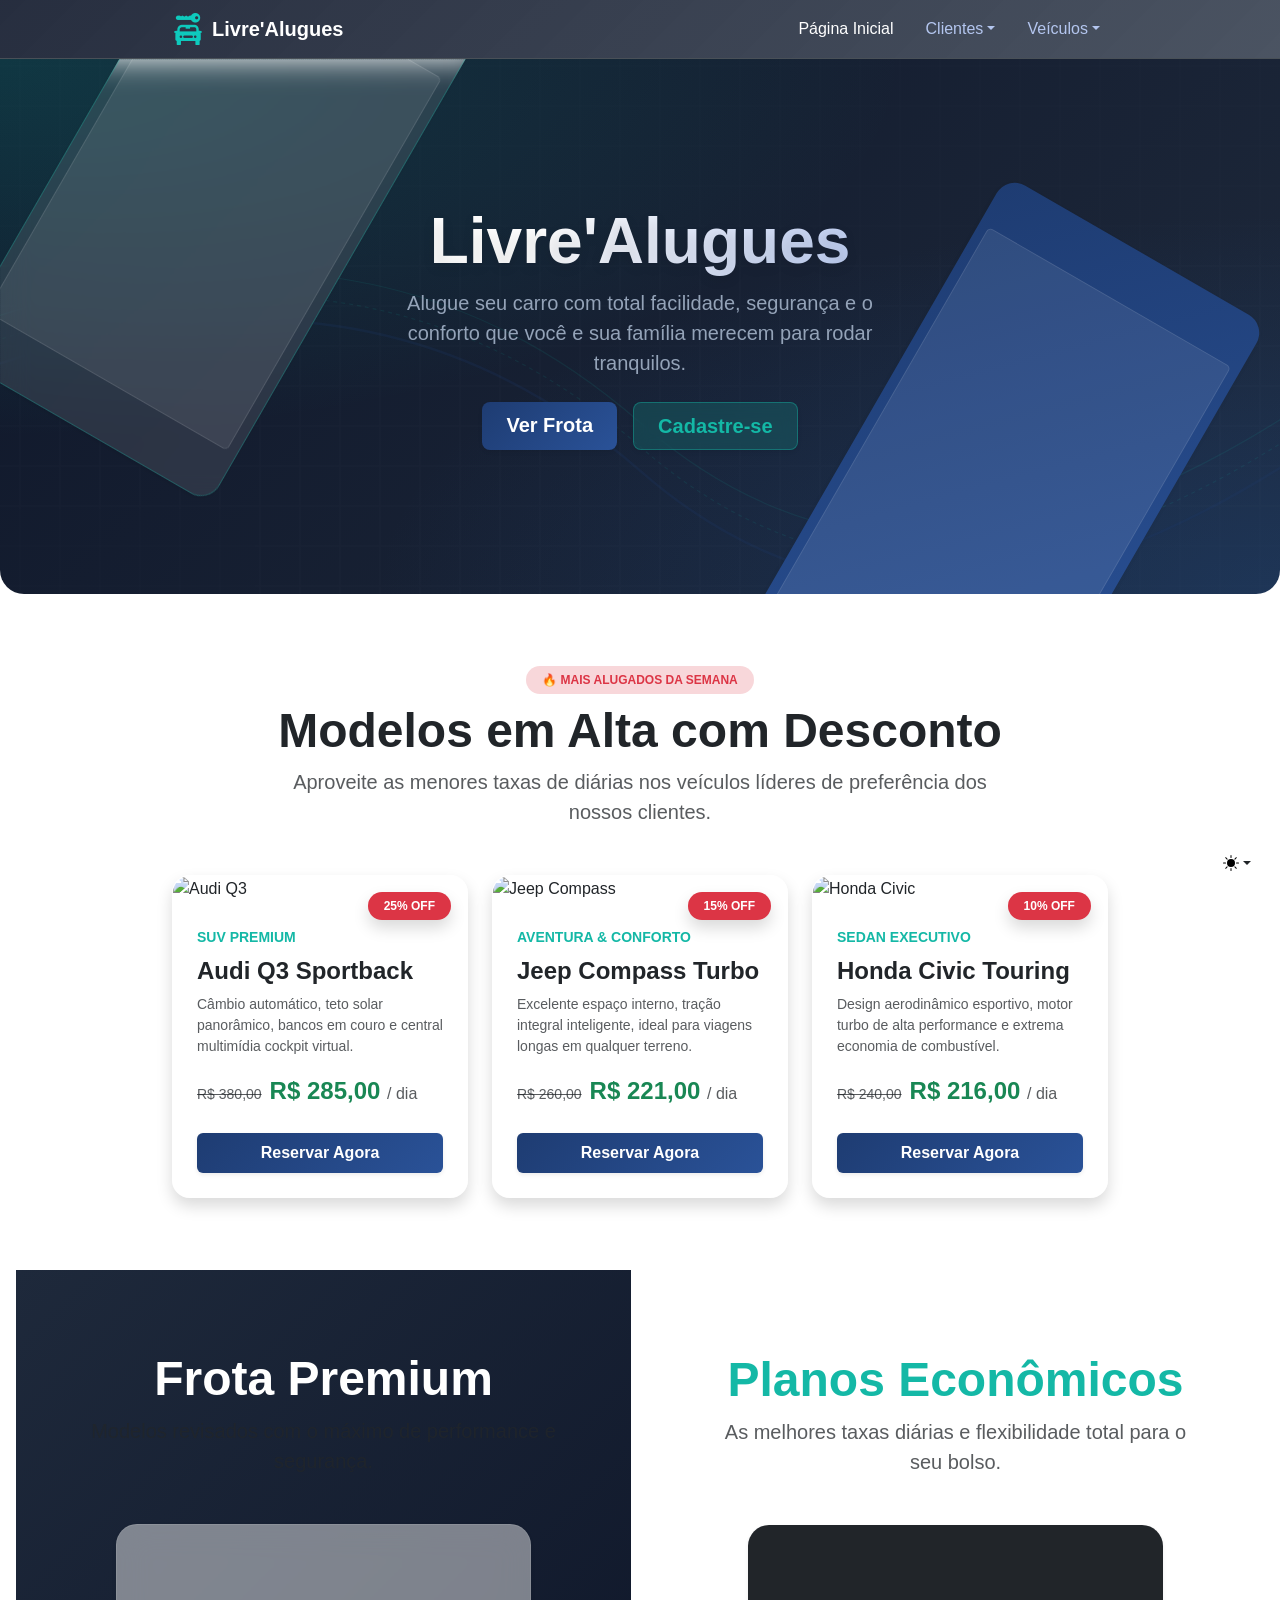
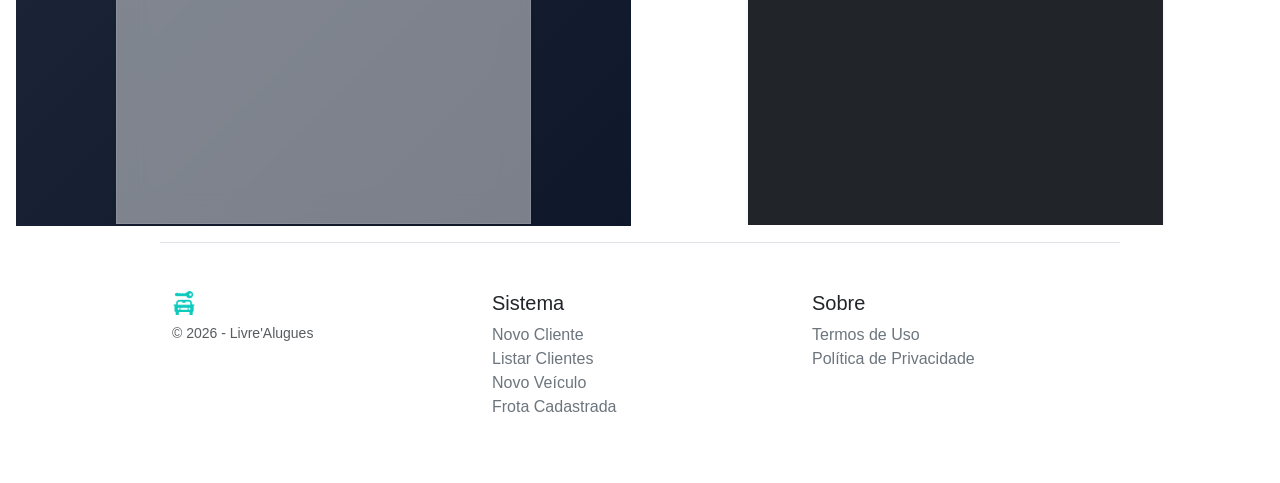
==== commit 7ad56060: "Acrescentada a funcionalidade de remoção de registros de clientes e veículos." ====
--- a/index.html
+++ b/index.html
@@ -29,9 +29,6 @@
       <symbol id="sun-fill" viewBox="0 0 16 16">
         <path d="M8 12a4 4 0 1 0 0-8 4 4 0 0 0 0 8zM8 0a.5.5 0 0 1 .5.5v2a.5.5 0 0 1-1 0v-2A.5.5 0 0 1 8 0zm0 13a.5.5 0 0 1 .5.5v2a.5.5 0 0 1-1 0v-2A.5.5 0 0 1 8 13zm8-5a.5.5 0 0 1-.5.5h-2a.5.5 0 0 1 0-1h2a.5.5 0 0 1 .5.5zM3 8a.5.5 0 0 1-.5.5h-2a.5.5 0 0 1 0-1h2A.5.5 0 0 1 3 8zm10.657-5.657a.5.5 0 0 1 0 .707l-1.414 1.415a.5.5 0 1 1-.707-.708l1.414-1.414a.5.5 0 0 1 .707 0zm-9.193 9.193a.5.5 0 0 1 0 .707L3.05 13.657a.5.5 0 0 1-.707-.707l1.414-1.414a.5.5 0 0 1 .707 0zm9.193 2.121a.5.5 0 0 1-.707 0l-1.414-1.414a.5.5 0 0 1 .707-.707l1.414 1.414a.5.5 0 0 1 0 .707zM4.464 4.465a.5.5 0 0 1-.707 0L2.343 3.05a.5.5 0 1 1 .707-.707l1.414 1.414a.5.5 0 0 1 0 .708z"></path>
       </symbol>
-      <symbol id="car-front" viewBox="0 0 16 16">
-        <path d="M4 1a1 1 0 0 0-1 1v1H2a2 2 0 0 0-2 2v7a2 2 0 0 0 2 2h12a2 2 0 0 0 2-2V5a2 2 0 0 0-2-2h-1V2a1 1 0 0 0-1-1H4zM2.5 3.5A.5.5 0 0 1 3 3h10a.5.5 0 0 1 .5.5V4h-11v-.5zM1 5.5A.5.5 0 0 1 1.5 5h13a.5.5 0 0 1 .5.5V9H1V5.5zM2 11.5a.5.5 0 0 1 .5-.5h1a.5.5 0 0 1 .5.5v1a.5.5 0 0 1-.5.5h-1a.5.5 0 0 1-.5-.5v-1zm10 0a.5.5 0 0 1 .5-.5h1a.5.5 0 0 1 .5.5v1a.5.5 0 0 1-.5.5h-1a.5.5 0 0 1-.5-.5v-1z"/>
-      </symbol>
     </svg>
 
     <div class="dropdown position-fixed bottom-0 end-0 mb-3 me-3 bd-mode-toggle" style="z-index: 1030;">
@@ -46,15 +43,15 @@
       </ul>
     </div>
 
-  <nav class="navbar navbar-expand-md site-header sticky-top border-bottom" data-bs-theme="dark">
-    <div class="container">
-      <a class="navbar-brand d-flex align-items-center gap-2" href="index.html">
-        <img src="./assets/brand/rent-a-car-icon-14789.png" alt="Livre'Alugues Logo" class="logo-premium">
-        <span class="fw-bold text-white">Livre'Alugues</span>
-      </a>
-      <button class="navbar-toggler" type="button" data-bs-toggle="offcanvas" data-bs-target="#offcanvas" aria-controls="offcanvas">
-        <span class="navbar-toggler-icon"></span>
-      </button>
+    <nav class="navbar navbar-expand-md site-header sticky-top border-bottom" data-bs-theme="dark">
+      <div class="container">
+        <a class="navbar-brand d-flex align-items-center gap-2" href="index.html">
+          <img src="./assets/brand/rent-a-car-icon-14789.png" alt="Livre'Alugues Logo" class="logo-premium">
+          <span class="fw-bold text-white">Livre'Alugues</span>
+        </a>
+        <button class="navbar-toggler" type="button" data-bs-toggle="offcanvas" data-bs-target="#offcanvas" aria-controls="offcanvas">
+          <span class="navbar-toggler-icon"></span>
+        </button>
         <div class="offcanvas offcanvas-end" tabindex="-1" id="offcanvas" aria-labelledby="offcanvasLabel">
           <div class="offcanvas-header">
             <h5 class="offcanvas-title" id="offcanvasLabel">Livre'Alugues</h5>
@@ -105,11 +102,75 @@
         <div class="product-device product-device-2 shadow-sm d-none d-md-block"></div>
       </div>
 
+      <div class="container py-5 my-4">
+        <div class="text-center mb-5">
+          <span class="badge bg-danger-subtle text-danger fw-bold px-3 py-2 rounded-pill mb-2">🔥 MAIS ALUGADOS DA SEMANA</span>
+          <h2 class="display-5 fw-bold">Modelos em Alta com Desconto</h2>
+          <p class="lead text-muted mx-auto" style="max-width: 700px;">Aproveite as menores taxas de diárias nos veículos líderes de preferência dos nossos clientes.</p>
+        </div>
+        <div class="row g-4">
+          <div class="col-md-4">
+            <div class="card h-100 shadow border-0 overflow-hidden bg-body-tertiary" style="border-radius: 18px;">
+              <div class="position-relative">
+                <img src="https://images.unsplash.com/photo-1617788138017-80ad40651399?auto=format&fit=crop&w=500&q=80" class="card-img-top" alt="Audi Q3" style="height: 220px; object-fit: cover;">
+                <span class="position-absolute top-0 end-0 m-3 badge bg-danger fw-bold px-3 py-2 rounded-pill shadow">25% OFF</span>
+              </div>
+              <div class="card-body p-4">
+                <span class="fw-semibold text-uppercase small" style="color: #14b8a6;">SUV Premium</span>
+                <h4 class="card-title fw-bold my-2">Audi Q3 Sportback</h4>
+                <p class="card-text text-muted small">Câmbio automático, teto solar panorâmico, bancos em couro e central multimídia cockpit virtual.</p>
+                <div class="d-flex align-items-baseline gap-2 mt-3">
+                  <span class="text-decoration-line-through text-muted small">R$ 380,00</span>
+                  <span class="fs-4 fw-bold text-success">R$ 285,00 <small class="fs-6 fw-normal text-muted">/ dia</small></span>
+                </div>
+                <a href="listar_modelos_carro.html" class="btn btn-gradient w-100 fw-bold mt-4 py-2 shadow-sm">Reservar Agora</a>
+              </div>
+            </div>
+          </div>
+          <div class="col-md-4">
+            <div class="card h-100 shadow border-0 overflow-hidden bg-body-tertiary" style="border-radius: 18px;">
+              <div class="position-relative">
+                <img src="https://images.unsplash.com/photo-1533473359331-0135ef1b58bf?auto=format&fit=crop&w=500&q=80" class="card-img-top" alt="Jeep Compass" style="height: 220px; object-fit: cover;">
+                <span class="position-absolute top-0 end-0 m-3 badge bg-danger fw-bold px-3 py-2 rounded-pill shadow">15% OFF</span>
+              </div>
+              <div class="card-body p-4">
+                <span class="fw-semibold text-uppercase small" style="color: #14b8a6;">Aventura & Conforto</span>
+                <h4 class="card-title fw-bold my-2">Jeep Compass Turbo</h4>
+                <p class="card-text text-muted small">Excelente espaço interno, tração integral inteligente, ideal para viagens longas em qualquer terreno.</p>
+                <div class="d-flex align-items-baseline gap-2 mt-3">
+                  <span class="text-decoration-line-through text-muted small">R$ 260,00</span>
+                  <span class="fs-4 fw-bold text-success">R$ 221,00 <small class="fs-6 fw-normal text-muted">/ dia</small></span>
+                </div>
+                <a href="listar_modelos_carro.html" class="btn btn-gradient w-100 fw-bold mt-4 py-2 shadow-sm">Reservar Agora</a>
+              </div>
+            </div>
+          </div>
+          <div class="col-md-4">
+            <div class="card h-100 shadow border-0 overflow-hidden bg-body-tertiary" style="border-radius: 18px;">
+              <div class="position-relative">
+                <img src="https://images.unsplash.com/photo-1619767886558-efdc259cde1a?auto=format&fit=crop&w=500&q=80" class="card-img-top" alt="Honda Civic" style="height: 220px; object-fit: cover;">
+                <span class="position-absolute top-0 end-0 m-3 badge bg-danger fw-bold px-3 py-2 rounded-pill shadow">10% OFF</span>
+              </div>
+              <div class="card-body p-4">
+                <span class="fw-semibold text-uppercase small" style="color: #14b8a6;">Sedan Executivo</span>
+                <h4 class="card-title fw-bold my-2">Honda Civic Touring</h4>
+                <p class="card-text text-muted small">Design aerodinâmico esportivo, motor turbo de alta performance e extrema economia de combustível.</p>
+                <div class="d-flex align-items-baseline gap-2 mt-3">
+                  <span class="text-decoration-line-through text-muted small">R$ 240,00</span>
+                  <span class="fs-4 fw-bold text-success">R$ 216,00 <small class="fs-6 fw-normal text-muted">/ dia</small></span>
+                </div>
+                <a href="listar_modelos_carro.html" class="btn btn-gradient w-100 fw-bold mt-4 py-2 shadow-sm">Reservar Agora</a>
+              </div>
+            </div>
+          </div>
+        </div>
+      </div>
+
       <div class="d-md-flex flex-md-equal w-100 my-md-3 ps-md-3">
         <div class="text-bg-dark me-md-3 pt-3 px-3 pt-md-5 px-md-5 text-center overflow-hidden" style="background: linear-gradient(135deg, #1e293b 0%, #0f172a 100%) !important;">
           <div class="my-3 py-3">
             <h2 class="display-5 fw-bold">Frota Premium</h2>
-            <p class="lead text-muted">Modelos revisados com o máximo de performance e segurança.</p>
+            <p class="lead text-muted" style="color: #b3b9b9;">Modelos revisados com o máximo de performance e segurança.</p>
           </div>
           <div class="bg-body-tertiary shadow-sm mx-auto" style="width: 80%; height: 300px; border-radius: 21px 21px 0 0; background-image: url('https://images.unsplash.com/photo-1549399542-7e3f8b79c341?auto=format&fit=crop&w=400&q=80'); background-size: cover; background-position: center;"></div>
         </div>
@@ -121,31 +182,13 @@
           <div class="bg-dark shadow-sm mx-auto" style="width: 80%; height: 300px; border-radius: 21px 21px 0 0; background-image: url('https://images.unsplash.com/photo-1503376780353-7e6692767b70?auto=format&fit=crop&w=400&q=80'); background-size: cover; background-position: center;"></div>
         </div>
       </div>
-
-      <div class="d-md-flex flex-md-equal w-100 my-md-3 ps-md-3">
-        <div class="bg-body-tertiary me-md-3 pt-3 px-3 pt-md-5 px-md-5 text-center overflow-hidden border rounded" style="backdrop-filter: blur(10px); background: rgba(255,255,255,0.03);">
-          <div class="my-3 p-3">
-            <h2 class="display-5 fw-bold" style="color: #2a5298;">Seguro Total Incluso</h2>
-            <p class="lead text-muted">Viaje sem preocupações com assistência completa e cobertura 24 horas.</p>
-          </div>
-          <div class="shadow-sm mx-auto" style="width: 80%; height: 300px; border-radius: 21px 21px 0 0; background: var(--primary-gradient);"></div>
-        </div>
-        <div class="text-bg-primary me-md-3 pt-3 px-3 pt-md-5 px-md-5 text-center overflow-hidden" style="background: var(--primary-gradient) !important;">
-          <div class="my-3 py-3">
-            <h2 class="display-5 fw-bold">Zero Burocracia</h2>
-            <p class="lead">Análise ágil de perfil para você retirar o seu veículo em minutos.</p>
-          </div>
-          <div class="bg-body-tertiary shadow-sm mx-auto" style="width: 80%; height: 300px; border-radius: 21px 21px 0 0; background: rgba(255,255,255,0.15); border: 1px solid rgba(255,255,255,0.2);"></div>
-        </div>
-      </div>
     </main>
 
     <footer class="container py-5 border-top">
       <div class="row">
         <div class="col-12 col-md">
-          <svg class="bi mb-2" style="color: #14b8a6;" width="24" height="24"><use xlink:href="#car-front"></use></svg>
+          <img src="./assets/brand/rent-a-car-icon-14789.png" alt="Logo" class="logo-premium mb-2" style="width: 24px; height: 24px;">
           <small class="d-block mb-3 text-body-secondary">&copy; 2026 - Livre'Alugues</small>
-          <small class="d-block text-muted">Desenvolvido por Eduardo Emanuel (UniSapiens)</small>
         </div>
         <div class="col-6 col-md">
           <h5>Sistema</h5>
@@ -161,7 +204,6 @@
           <ul class="list-unstyled text-small">
             <li><a class="link-secondary text-decoration-none" href="#">Termos de Uso</a></li>
             <li><a class="link-secondary text-decoration-none" href="#">Política de Privacidade</a></li>
-            <li><a class="link-secondary text-decoration-none" href="#">Contato</a></li>
           </ul>
         </div>
       </div>
--- a/assets/style/style.css
+++ b/assets/style/style.css
@@ -95,17 +95,12 @@
   color: #94a3b8 !important;
 }
 
-/* Importando a Fonte Moderna: Plus Jakarta Sans */
 @import url('https://fonts.googleapis.com/css2?family=Plus+Jakarta+Sans:wght@300;400;500;600;700;800&display=swap');
 
-/* Aplicando a nova fonte para todo o projeto */
 body, html {
   font-family: 'Plus Jakarta Sans', sans-serif !important;
 }
 
-/* ==========================================================================
-   MÁGICA DA LOGO: Transforma PNG Preto em Teal Moderno (#14b8a6)
-   ========================================================================== */
 .logo-premium {
   width: 32px;
   height: 32px;
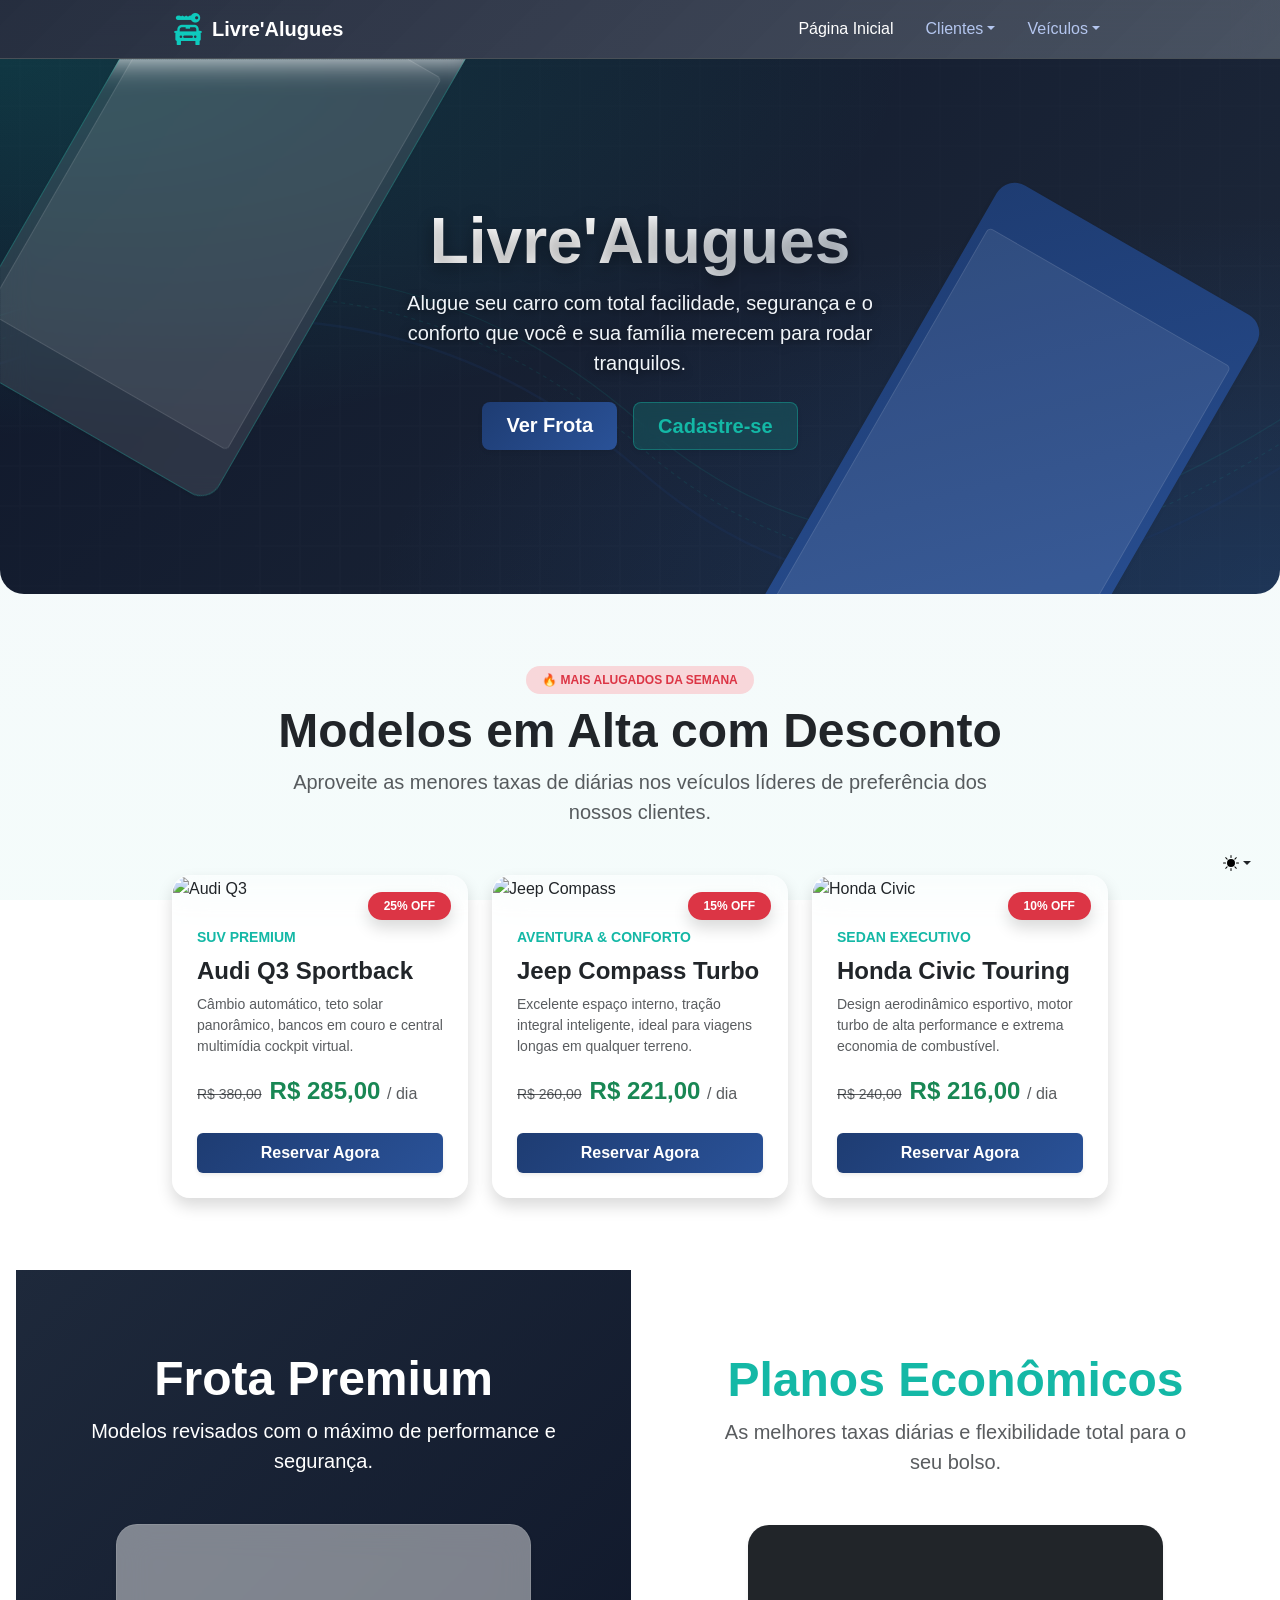
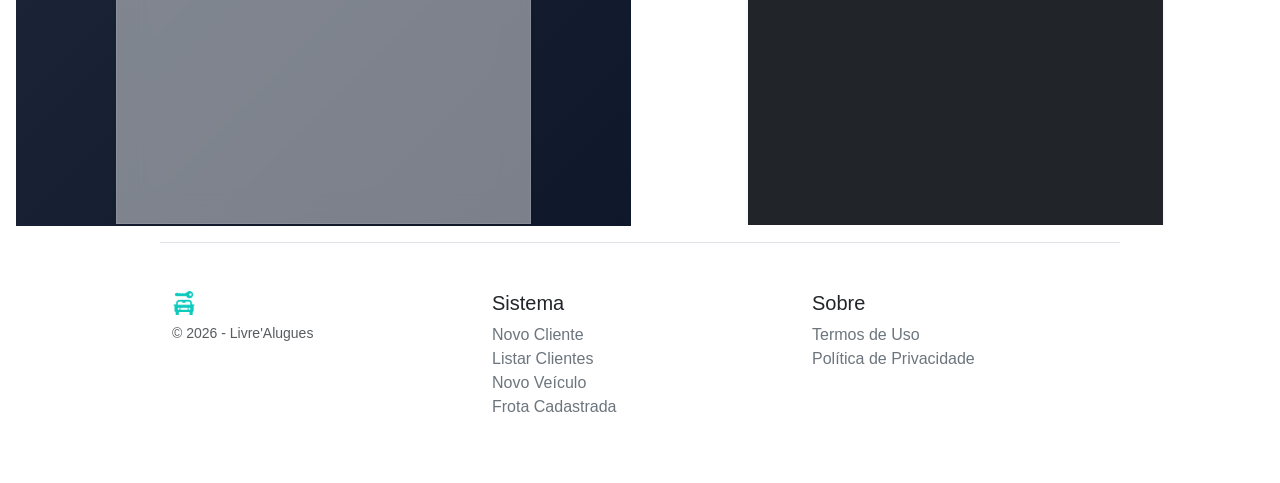
==== commit 4a955783: "A página sofreu mais alterações estéticas. Também foi feita a varredura comentários desnecessários." ====
--- a/index.html
+++ b/index.html
@@ -14,7 +14,7 @@
 
     <meta name="theme-color" content="#1e3c72" />
   </head>
-  <body>
+  <body class="homepage-bg">
     <svg xmlns="http://www.w3.org/2000/svg" class="d-none">
       <symbol id="check2" viewBox="0 0 16 16">
         <path d="M13.854 3.646a.5.5 0 0 1 0 .708l-7 7a.5.5 0 0 1-.708 0l-3.5-3.5a.5.5 0 1 1 .708-.708L6.5 10.293l6.646-6.647a.5.5 0 0 1 .708 0z"></path>
@@ -106,7 +106,7 @@
         <div class="text-center mb-5">
           <span class="badge bg-danger-subtle text-danger fw-bold px-3 py-2 rounded-pill mb-2">🔥 MAIS ALUGADOS DA SEMANA</span>
           <h2 class="display-5 fw-bold">Modelos em Alta com Desconto</h2>
-          <p class="lead text-muted mx-auto" style="max-width: 700px;">Aproveite as menores taxas de diárias nos veículos líderes de preferência dos nossos clientes.</p>
+          <p class="lead text-body-secondary mx-auto" style="max-width: 700px;">Aproveite as menores taxas de diárias nos veículos líderes de preferência dos nossos clientes.</p>
         </div>
         <div class="row g-4">
           <div class="col-md-4">
@@ -118,7 +118,7 @@
               <div class="card-body p-4">
                 <span class="fw-semibold text-uppercase small" style="color: #14b8a6;">SUV Premium</span>
                 <h4 class="card-title fw-bold my-2">Audi Q3 Sportback</h4>
-                <p class="card-text text-muted small">Câmbio automático, teto solar panorâmico, bancos em couro e central multimídia cockpit virtual.</p>
+                <p class="card-text text-body-secondary small">Câmbio automático, teto solar panorâmico, bancos em couro e central multimídia cockpit virtual.</p>
                 <div class="d-flex align-items-baseline gap-2 mt-3">
                   <span class="text-decoration-line-through text-muted small">R$ 380,00</span>
                   <span class="fs-4 fw-bold text-success">R$ 285,00 <small class="fs-6 fw-normal text-muted">/ dia</small></span>
@@ -136,7 +136,7 @@
               <div class="card-body p-4">
                 <span class="fw-semibold text-uppercase small" style="color: #14b8a6;">Aventura & Conforto</span>
                 <h4 class="card-title fw-bold my-2">Jeep Compass Turbo</h4>
-                <p class="card-text text-muted small">Excelente espaço interno, tração integral inteligente, ideal para viagens longas em qualquer terreno.</p>
+                <p class="card-text text-body-secondary small">Excelente espaço interno, tração integral inteligente, ideal para viagens longas em qualquer terreno.</p>
                 <div class="d-flex align-items-baseline gap-2 mt-3">
                   <span class="text-decoration-line-through text-muted small">R$ 260,00</span>
                   <span class="fs-4 fw-bold text-success">R$ 221,00 <small class="fs-6 fw-normal text-muted">/ dia</small></span>
@@ -154,7 +154,7 @@
               <div class="card-body p-4">
                 <span class="fw-semibold text-uppercase small" style="color: #14b8a6;">Sedan Executivo</span>
                 <h4 class="card-title fw-bold my-2">Honda Civic Touring</h4>
-                <p class="card-text text-muted small">Design aerodinâmico esportivo, motor turbo de alta performance e extrema economia de combustível.</p>
+                <p class="card-text text-body-secondary small">Design aerodinâmico esportivo, motor turbo de alta performance e extrema economia de combustível.</p>
                 <div class="d-flex align-items-baseline gap-2 mt-3">
                   <span class="text-decoration-line-through text-muted small">R$ 240,00</span>
                   <span class="fs-4 fw-bold text-success">R$ 216,00 <small class="fs-6 fw-normal text-muted">/ dia</small></span>
@@ -170,14 +170,14 @@
         <div class="text-bg-dark me-md-3 pt-3 px-3 pt-md-5 px-md-5 text-center overflow-hidden" style="background: linear-gradient(135deg, #1e293b 0%, #0f172a 100%) !important;">
           <div class="my-3 py-3">
             <h2 class="display-5 fw-bold">Frota Premium</h2>
-            <p class="lead text-muted" style="color: #b3b9b9;">Modelos revisados com o máximo de performance e segurança.</p>
+            <p class="lead text-light-opacity">Modelos revisados com o máximo de performance e segurança.</p>
           </div>
           <div class="bg-body-tertiary shadow-sm mx-auto" style="width: 80%; height: 300px; border-radius: 21px 21px 0 0; background-image: url('https://images.unsplash.com/photo-1549399542-7e3f8b79c341?auto=format&fit=crop&w=400&q=80'); background-size: cover; background-position: center;"></div>
         </div>
         <div class="bg-body-tertiary me-md-3 pt-3 px-3 pt-md-5 px-md-5 text-center overflow-hidden border rounded" style="backdrop-filter: blur(10px); background: rgba(255,255,255,0.03);">
           <div class="my-3 p-3">
             <h2 class="display-5 fw-bold" style="color: #14b8a6;">Planos Econômicos</h2>
-            <p class="lead text-muted">As melhores taxas diárias e flexibilidade total para o seu bolso.</p>
+            <p class="lead text-body-secondary">As melhores taxas diárias e flexibilidade total para o seu bolso.</p>
           </div>
           <div class="bg-dark shadow-sm mx-auto" style="width: 80%; height: 300px; border-radius: 21px 21px 0 0; background-image: url('https://images.unsplash.com/photo-1503376780353-7e6692767b70?auto=format&fit=crop&w=400&q=80'); background-size: cover; background-position: center;"></div>
         </div>
--- a/assets/style/product.css
+++ b/assets/style/product.css
@@ -62,7 +62,7 @@
   background: rgba(255, 255, 255, 0.1);
   -webkit-backdrop-filter: blur(15px);
   backdrop-filter: blur(15px);
-  border: 1px solid rgba(20, 184, 166, 0.3); /* Borda sutil em Teal */
+  border: 1px solid rgba(20, 184, 166, 0.3);
   box-shadow: 0 15px 35px rgba(0, 0, 0, 0.1), 
               inset 0 0 15px rgba(20, 184, 166, 0.1);
 }
--- a/assets/style/style.css
+++ b/assets/style/style.css
@@ -31,7 +31,6 @@
   transform: translateY(-2px);
 }
 
-
 .btn-gradient {
   background: var(--primary-gradient);
   border: none;
@@ -55,12 +54,10 @@
 .hero-banner-pattern {
   position: relative;
   background-color: #0f172a;
-  
   background-image: 
     radial-gradient(at 0% 0%, rgba(20, 184, 166, 0.2) 0px, transparent 50%),
     radial-gradient(at 100% 100%, rgba(30, 82, 152, 0.3) 0px, transparent 50%),
     linear-gradient(135deg, #0f172a 0%, #1e293b 100%);
-  
   overflow: hidden;
   border-radius: 0 0 24px 24px; 
 }
@@ -74,25 +71,47 @@
   height: 100%;
   opacity: 0.65;
   pointer-events: none;
-  
-
   background-image: 
     url("data:image/svg+xml,%3Csvg xmlns='http://www.w3.org/2000/svg' width='60' height='60' viewBox='0 0 60 60'%3E%3Cpath d='M60 0H0v60h60V0zM1 59V1h58v58H1z' fill='%23ffffff' fill-opacity='0.02'/%3E%3C/svg%3E"),
     url("data:image/svg+xml,%3Csvg xmlns='http://www.w3.org/2000/svg' width='100%25' height='100%25' viewBox='0 0 1600 800'%3E%3Cg stroke='%2314b8a6' stroke-width='1.5' stroke-opacity='0.15' fill='none'%3E%3Cpath d='M-200,500 Q400,200 800,550 T1800,400' stroke-dasharray='5,5'/%3E%3Cpath d='M-200,530 Q400,230 800,580 T1800,430' stroke='%231e3c72' stroke-opacity='0.3' stroke-width='3'/%3E%3Cpath d='M-200,470 Q400,170 800,520 T1800,370'/%3E%3C/g%3E%3C/svg%3E");
-  
   background-size: 40px 40px, cover;
   background-position: center;
 }
 
 .hero-banner-pattern h1 {
-  background: linear-gradient(120deg, #ffffff 30%, #b4c6ef 100%);
+  background: linear-gradient(120deg, #ffffff 40%, #cbd5e1 100%);
   -webkit-background-clip: text;
   -webkit-text-fill-color: transparent;
-  text-shadow: 0 4px 12px rgba(0,0,0,0.1);
+  text-shadow: 0 4px 16px rgba(0, 0, 0, 0.4);
+  font-weight: 800 !important;
 }
 
 .hero-banner-pattern p {
-  color: #94a3b8 !important;
+  color: #f1f5f9 !important;
+  font-weight: 500;
+  text-shadow: 0 2px 8px rgba(0, 0, 0, 0.6);
+}
+
+body.homepage-bg {
+  position: relative;
+}
+
+body.homepage-bg::after {
+  content: "";
+  position: absolute;
+  top: 0;
+  left: 0;
+  width: 100%;
+  height: 100%;
+  
+  background: linear-gradient(180deg, rgba(30, 82, 152, 0.85) 0%, rgba(20, 184, 166, 0.9) 100%),
+              url('https://images.unsplash.com/photo-1563720223185-11003d516935?auto=format&fit=crop&w=1920&q=80');
+  background-size: cover;
+  background-attachment: fixed;
+  
+  opacity: 0.05;
+  z-index: -1;
+  pointer-events: none;
 }
 
 @import url('https://fonts.googleapis.com/css2?family=Plus+Jakarta+Sans:wght@300;400;500;600;700;800&display=swap');
@@ -105,14 +124,11 @@
   width: 32px;
   height: 32px;
   object-fit: contain;
-  /* Esse filtro converte matematicamente a cor preta para o tom exato de Teal (#14b8a6) */
   filter: invert(58%) sepia(77%) saturate(544%) hue-rotate(127deg) brightness(94%) contrast(89%);
   transition: transform 0.3s ease, filter 0.3s ease;
 }
 
-/* Efeito ao passar o mouse na Logo */
 .navbar-brand:hover .logo-premium {
   transform: scale(1.1) rotate(-5deg);
-  /* No hover ela brilha um pouco mais (transiciona para um tom mais claro) */
   filter: invert(70%) sepia(85%) saturate(600%) hue-rotate(130deg) brightness(100%) contrast(100%);
 }
